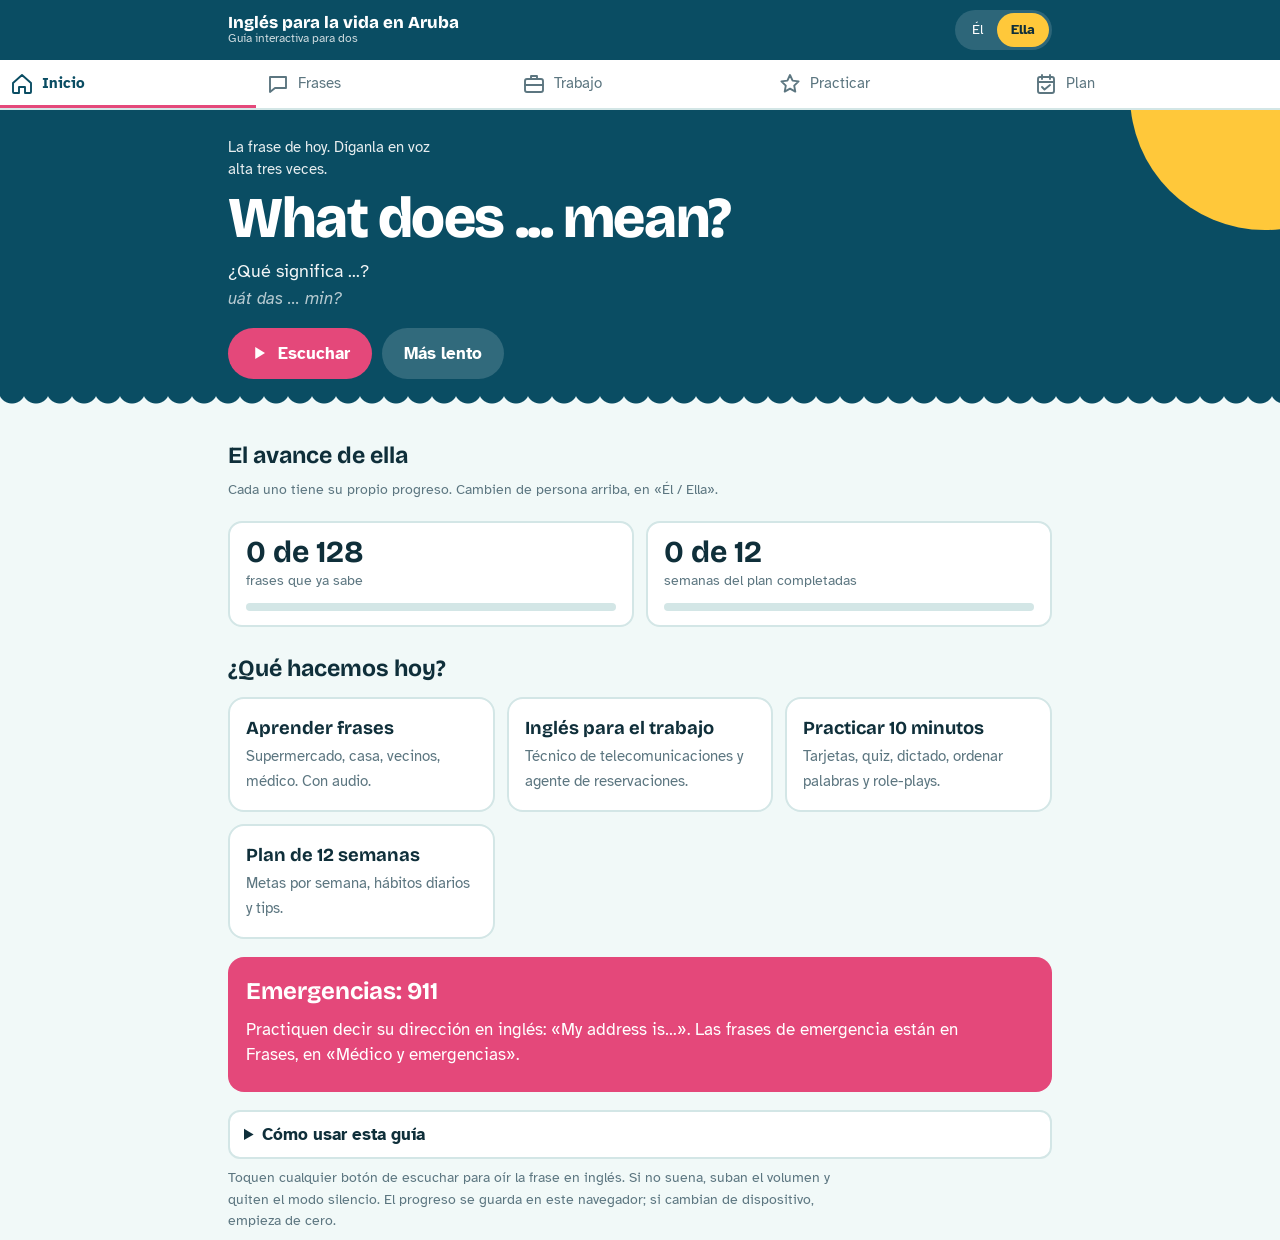
==== src/base.html @ 67375517 "Agregar el código fuente (src)" ====
<!DOCTYPE html>
<html lang="es">
<head>
<meta charset="utf-8">
<meta name="viewport" content="width=device-width, initial-scale=1">
<title>Inglés para la vida en Aruba</title>
<link rel="preconnect" href="https://fonts.googleapis.com">
<link href="https://fonts.googleapis.com/css2?family=Bricolage+Grotesque:opsz,wght@12..96,500;12..96,700;12..96,800&family=Atkinson+Hyperlegible:ital,wght@0,400;0,700;1,400&display=swap" rel="stylesheet">
<style>
:root{
  --foam:#F1F9F8; --paper:#FFFFFF; --ink:#0F2F3A; --soft:#5C7680; --line:#D3E6E6;
  --lagoon:#0B8A99; --deep:#0A4D63; --flamingo:#E4487A; --sun:#FFC83A; --aloe:#2F8F5B;
  --lagoon-t:#DDF2F3; --flamingo-t:#FCE4EC; --sun-t:#FFF3CF; --aloe-t:#DFF2E6;
  --display:"Bricolage Grotesque",system-ui,sans-serif; --body:"Atkinson Hyperlegible",system-ui,sans-serif;
}
*{box-sizing:border-box}
html{scroll-behavior:smooth}
body{margin:0;background:var(--foam);color:var(--ink);font-family:var(--body);font-size:17px;line-height:1.5;padding-bottom:84px}
button{font:inherit;color:inherit;cursor:pointer}
button:focus-visible,input:focus-visible,select:focus-visible,textarea:focus-visible,summary:focus-visible{outline:3px solid var(--flamingo);outline-offset:2px}
h1,h2,h3{font-family:var(--display);line-height:1.12;margin:0}
h1{font-size:clamp(1.9rem,6vw,2.9rem);font-weight:800;letter-spacing:-.02em}
h2{font-size:1.45rem;font-weight:700;margin:1.8rem 0 .7rem}
h3{font-size:1.1rem;font-weight:700;color:var(--deep);margin:1.5rem 0 .5rem}
p{margin:.5rem 0;max-width:68ch}
.wrap{max-width:860px;margin:0 auto;padding:0 18px}

/* top bar */
.top{position:sticky;top:0;z-index:20;background:var(--deep);color:#fff}
.top .wrap{display:flex;align-items:center;gap:12px;padding-top:10px;padding-bottom:10px}
.brand{font-family:var(--display);font-weight:800;font-size:1.05rem;flex:1;line-height:1.1}
.brand small{display:block;font-family:var(--body);font-weight:400;font-size:.78rem;opacity:.8}
.who{display:flex;background:rgba(255,255,255,.14);border-radius:999px;padding:3px}
.who button{border:0;background:none;color:#fff;padding:6px 14px;border-radius:999px;font-size:.9rem}
.who button[aria-pressed=true]{background:var(--sun);color:var(--ink);font-weight:700}

/* tabs */
.tabs{position:fixed;left:0;right:0;bottom:0;z-index:30;background:var(--paper);border-top:2px solid var(--line);display:flex;justify-content:center}
.tabs button{flex:1;max-width:150px;border:0;background:none;padding:9px 4px 11px;font-size:.78rem;color:var(--soft);display:flex;flex-direction:column;align-items:center;gap:2px}
.tabs svg{width:24px;height:24px;stroke:currentColor;fill:none;stroke-width:1.9;stroke-linecap:round;stroke-linejoin:round}
.tabs button[aria-current=page]{color:var(--deep);font-weight:700;box-shadow:inset 0 3px 0 var(--flamingo)}

/* hero */
.hero{background:var(--deep);color:#fff;position:relative;overflow:hidden;padding:26px 0 34px}
.hero::before{content:"";position:absolute;right:-120px;top:-150px;width:270px;height:270px;border-radius:50%;background:var(--sun)}
.hero::after{content:"";position:absolute;left:0;right:0;bottom:-1px;height:18px;background:
  radial-gradient(circle at 12px -6px,transparent 13px,var(--foam) 14px) 0 0/24px 18px repeat-x}
.hero .wrap{position:relative}
.hero .kicker{font-size:.95rem;opacity:.9;margin:0 0 8px;max-width:22ch}
.daily{font-family:var(--display);font-weight:800;font-size:clamp(2rem,8vw,3.6rem);line-height:1.02;letter-spacing:-.025em;margin:0 0 10px;max-width:14ch;text-wrap:balance}
.daily-es{font-size:1.1rem;margin:0;opacity:.95}
.daily-pr{font-style:italic;opacity:.7;margin:2px 0 16px}
.bigplay{display:inline-flex;align-items:center;gap:10px;border:0;background:var(--flamingo);color:#fff;font-weight:700;padding:13px 22px;border-radius:999px;font-size:1.05rem}
.bigplay.ghost{background:rgba(255,255,255,.16)}
.row{display:flex;gap:10px;flex-wrap:wrap}

/* generic pieces */
.btn{border:2px solid var(--deep);background:var(--paper);color:var(--deep);font-weight:700;padding:10px 18px;border-radius:999px}
.btn.fill{background:var(--deep);color:#fff}
.btn.pink{background:var(--flamingo);border-color:var(--flamingo);color:#fff}
.btn.small{padding:6px 12px;font-size:.88rem}
.btn:disabled{opacity:.4;cursor:default}
.stats{display:grid;grid-template-columns:repeat(auto-fit,minmax(150px,1fr));gap:12px;margin:20px 0}
.stat{background:var(--paper);border:2px solid var(--line);border-radius:14px;padding:14px 16px}
.stat b{font-family:var(--display);font-size:1.9rem;display:block;line-height:1}
.stat span{color:var(--soft);font-size:.9rem}
.meter{height:8px;border-radius:9px;background:var(--line);margin-top:10px;overflow:hidden}
.meter i{display:block;height:100%;background:var(--aloe);border-radius:9px}
.box{border-left:6px solid var(--lagoon);background:var(--lagoon-t);border-radius:4px 14px 14px 4px;padding:12px 16px;margin:14px 0}
.box.tip{border-color:var(--sun);background:var(--sun-t)}
.box.warn{border-color:var(--flamingo);background:var(--flamingo-t)}
.box strong.t{display:block;font-family:var(--display);margin-bottom:2px}
ul.bl{padding-left:1.2rem;margin:.5rem 0}
ul.bl li{margin:.35rem 0;max-width:68ch}

.chips{display:flex;gap:8px;overflow-x:auto;padding:14px 18px;margin:0 -18px;scrollbar-width:thin}
.chips button{white-space:nowrap;border:2px solid var(--line);background:var(--paper);border-radius:999px;padding:8px 15px;font-size:.93rem}
.chips button[aria-pressed=true]{background:var(--ink);border-color:var(--ink);color:#fff;font-weight:700}

/* phrase rows */
.phr{background:var(--paper);border:2px solid var(--line);border-radius:14px;margin:8px 0;display:grid;grid-template-columns:auto 1fr auto;gap:4px 12px;padding:11px 12px;align-items:start}
.phr.known{border-color:var(--aloe);background:var(--aloe-t)}
.play{width:44px;height:44px;border-radius:50%;border:0;background:var(--lagoon);color:#fff;display:grid;place-items:center;flex:none}
.play svg{width:18px;height:18px;fill:currentColor}
.play.speaking{background:var(--flamingo)}
.phr .en{font-weight:700;font-size:1.08rem}
.phr .pr{font-style:italic;color:var(--soft);font-size:.92rem}
.phr .es{font-size:.98rem}
.phr .side{display:flex;flex-direction:column;gap:6px;align-items:center}
.slow{border:0;background:none;font-size:.82rem;color:var(--lagoon);text-decoration:underline;padding:8px 4px}
.know{width:42px;height:42px;border-radius:10px;border:2px solid var(--line);background:var(--paper);display:grid;place-items:center;font-weight:700;color:transparent}
.known .know{background:var(--aloe);border-color:var(--aloe);color:#fff}
.vgrid{display:grid;grid-template-columns:repeat(auto-fill,minmax(210px,1fr));gap:8px;margin:8px 0}
.v{text-align:left;border:2px solid var(--line);background:var(--paper);border-radius:12px;padding:8px 12px;display:flex;flex-direction:column}
.v b{font-size:1rem}.v span{color:var(--soft);font-size:.9rem}
.v.speaking{border-color:var(--flamingo)}
.dlg{background:var(--paper);border:2px solid var(--deep);border-radius:16px;padding:14px;margin:16px 0}
.dlg h4{font-family:var(--display);margin:0 0 8px;font-size:1.05rem;display:flex;justify-content:space-between;align-items:center;gap:8px;flex-wrap:wrap}
.ln{display:grid;grid-template-columns:auto 1fr;gap:10px;padding:7px 0;border-top:1px dashed var(--line)}
.ln .play{width:36px;height:36px}
.ln .whoL{font-size:.8rem;color:var(--flamingo);font-weight:700}
.ln .es{color:var(--soft);font-size:.93rem}
.hide-es .ln .es{visibility:hidden}
table.t{width:100%;border-collapse:collapse;margin:10px 0;background:var(--paper);border-radius:12px;overflow:hidden}
table.t td{padding:10px 12px;border-bottom:1px solid var(--line);vertical-align:top}
table.t td:first-child{font-weight:700;width:30%}

/* practice */
.modes{display:grid;grid-template-columns:repeat(auto-fit,minmax(230px,1fr));gap:12px;margin:16px 0}
.mode{text-align:left;border:2px solid var(--line);background:var(--paper);border-radius:16px;padding:16px}
.mode b{font-family:var(--display);font-size:1.15rem;display:block}
.mode span{color:var(--soft);font-size:.93rem}
.mode:hover{border-color:var(--lagoon)}
.mode i{font-style:normal;display:inline-block;width:38px;height:38px;border-radius:11px;margin-bottom:8px;display:grid;place-items:center;font-weight:800;font-family:var(--display)}
.stage{background:var(--paper);border:2px solid var(--deep);border-radius:20px;padding:22px;margin:16px 0;text-align:center}
.stage .q{font-family:var(--display);font-size:clamp(1.4rem,5vw,2rem);font-weight:700;margin:10px 0 4px;text-wrap:balance}
.stage .sub{color:var(--soft);margin:0 0 14px}
.opts{display:grid;gap:9px;margin:14px 0;text-align:left}
.opt{border:2px solid var(--line);background:var(--foam);border-radius:12px;padding:12px 14px;text-align:left}
.opt.ok{border-color:var(--aloe);background:var(--aloe-t);font-weight:700}
.opt.bad{border-color:var(--flamingo);background:var(--flamingo-t)}
.words{display:flex;flex-wrap:wrap;gap:8px;justify-content:center;min-height:52px;padding:8px;border-radius:12px}
.words.ans{border:2px dashed var(--line);margin-bottom:10px}
.w{border:2px solid var(--deep);background:var(--paper);border-radius:10px;padding:7px 13px;font-weight:700}
.fb{font-weight:700;min-height:1.6em;margin:10px 0}
.fb.ok{color:var(--aloe)}.fb.bad{color:var(--flamingo)}
.card{perspective:1000px;margin:12px auto;max-width:460px}
.card button{width:100%;min-height:210px;border:2px solid var(--deep);border-radius:20px;background:var(--sun-t);padding:22px;font-size:1rem}
.card.flip button{background:var(--lagoon-t)}
.inp{font:inherit;border:2px solid var(--line);border-radius:10px;padding:9px 12px;background:#fff;color:var(--ink);max-width:100%}
.inp.ok{border-color:var(--aloe);background:var(--aloe-t)}
.inp.bad{border-color:var(--flamingo);background:var(--flamingo-t)}
.inp.s{width:6.5em;padding:4px 8px}
.ex{background:var(--paper);border:2px solid var(--line);border-radius:16px;padding:14px 16px;margin:14px 0}
.ex ol{padding-left:1.3rem;margin:.4rem 0}.ex li{margin:.6rem 0}
.ex .inp.w100{width:100%;margin-top:4px}
details{background:var(--paper);border:2px solid var(--line);border-radius:12px;padding:10px 14px;margin:8px 0}
summary{font-weight:700;cursor:pointer}
select.inp{padding-right:28px}
.bar{display:flex;gap:10px;align-items:center;flex-wrap:wrap;margin:12px 0}
.spell{font-family:var(--display);font-size:2.4rem;font-weight:800;letter-spacing:.08em}

/* plan */
.wk{display:grid;grid-template-columns:auto 1fr;gap:12px;background:var(--paper);border:2px solid var(--line);border-radius:14px;padding:12px 14px;margin:8px 0;align-items:start;cursor:pointer}
.wk.done{border-color:var(--aloe);background:var(--aloe-t)}
.wk input{width:24px;height:24px;accent-color:var(--aloe);margin-top:3px}
.wk b{font-family:var(--display)}
.wk small{display:block;color:var(--soft);font-size:.9rem}
.trk{width:100%;border-collapse:collapse;background:var(--paper);border-radius:12px;overflow:hidden}
.trk th,.trk td{padding:8px 4px;border-bottom:1px solid var(--line);text-align:center;font-size:.92rem}
.trk td:first-child,.trk th:first-child{text-align:left;padding-left:12px}
.trk input{width:22px;height:22px;accent-color:var(--lagoon)}
.sos{background:var(--flamingo);color:#fff;border-radius:16px;padding:16px 18px;margin:18px 0}
.sos b{font-family:var(--display);font-size:1.5rem}
.note{color:var(--soft);font-size:.9rem}
@media (min-width:760px){
  body{padding-bottom:0;padding-top:0}
  .tabs{position:sticky;top:0;bottom:auto;border-top:0;border-bottom:2px solid var(--line);order:-1}
  .tabs button{flex-direction:row;gap:8px;font-size:.95rem;padding:12px 10px;max-width:none}
  .tabs button[aria-current=page]{box-shadow:inset 0 -3px 0 var(--flamingo)}
  .top{position:static}
}
@media (prefers-reduced-motion:reduce){html{scroll-behavior:auto}}
.tabs{padding-bottom:env(safe-area-inset-bottom,0)}
button,summary,label{-webkit-tap-highlight-color:transparent;touch-action:manipulation}
html{-webkit-text-size-adjust:100%}
</style>
</head>
<body>
<header class="top"><div class="wrap">
  <div class="brand">Inglés para la vida en Aruba<small>Guía interactiva para dos</small></div>
  <div class="who" role="group" aria-label="¿Quién estudia ahora?">
    <button data-who="el">Él</button><button data-who="ella">Ella</button>
  </div>
</div></header>
<nav class="tabs" aria-label="Secciones">
  <button data-tab="inicio"><svg viewBox="0 0 24 24"><path d="M3 11l9-8 9 8v9a1 1 0 0 1-1 1h-5v-6H9v6H4a1 1 0 0 1-1-1z"/></svg>Inicio</button>
  <button data-tab="frases"><svg viewBox="0 0 24 24"><path d="M4 5h16v11H9l-5 4z"/></svg>Frases</button>
  <button data-tab="trabajo"><svg viewBox="0 0 24 24"><rect x="3" y="7" width="18" height="13" rx="2"/><path d="M9 7V4h6v3M3 13h18"/></svg>Trabajo</button>
  <button data-tab="practicar"><svg viewBox="0 0 24 24"><path d="M12 3l2.6 5.6 6 .8-4.4 4.2 1.1 6-5.3-3-5.3 3 1.1-6L3.4 9.4l6-.8z"/></svg>Practicar</button>
  <button data-tab="plan"><svg viewBox="0 0 24 24"><rect x="4" y="5" width="16" height="16" rx="2"/><path d="M8 3v4M16 3v4M4 10h16M8 15l2.5 2.5L16 13"/></svg>Plan</button>
</nav>
<main id="view"></main>

<script id="data" type="application/json">{"rec": [{"t": "h1", "title": "Bienvenidos", "sub": "Cómo usar esta guía (léanla juntos primero)"}, {"t": "p", "text": "Esta guía está hecha para dos personas que acaban de llegar a Aruba y necesitan comunicarse en inglés <b>desde ya<\/b>: en el supermercado, con los vecinos, en el banco y, sobre todo, en el trabajo. No es un libro de gramática: es una caja de herramientas para hablar."}, {"t": "p", "text": "En Aruba los idiomas oficiales son el papiamento y el neerlandés, pero el inglés y el español se usan muchísimo, sobre todo en turismo, servicio al cliente y comercio. Eso es una ventaja: van a escuchar inglés todos los días y mucha gente tendrá paciencia con ustedes."}, {"t": "h2", "title": "Cómo está organizada"}, {"t": "bullets", "items": ["<b>Parte 1 – Tips para aprender rápido:<\/b> hábitos que funcionan para adultos ocupados.", "<b>Parte 2 – Pronunciación:<\/b> los errores típicos de los hispanohablantes y cómo corregirlos.", "<b>Parte 3 – Gramática mínima:<\/b> solo lo necesario para armar frases.", "<b>Parte 4 – Situaciones del día a día:<\/b> supermercado, casa, vecinos, banco, médico, transporte, restaurante y emergencias.", "<b>Parte 5 – Inglés para el trabajo:<\/b> una sección para el técnico de telecomunicaciones y otra para la agente de reservaciones.", "<b>Parte 6 – Ejercicios y juegos en pareja<\/b>, con respuestas al final.", "<b>Parte 7 – Plan de 12 semanas<\/b> y hoja de seguimiento."]}, {"t": "h2", "title": "Cómo leer la columna «Cómo suena»"}, {"t": "p", "text": "Para ayudarles al principio, muchas frases traen una pronunciación aproximada escrita «a la española». Es una muleta, no una regla: no es exacta. Úsenla para arrancar y luego escuchen el audio real (Google Translate, un diccionario en línea o YouTube) y repitan imitando."}, {"t": "box", "kind": "tip", "title": "★ Antes de empezar", "items": ["Lean esta guía con un lápiz en la mano. Marquen las frases que usan cada semana y tachen las que ya dicen sin pensar. Ver el progreso motiva muchísimo."]}, {"t": "h1", "title": "Parte 1 · Tips para aprender más rápido", "sub": "Hábitos pequeños, todos los días, valen más que horas sueltas el fin de semana"}, {"t": "box", "kind": "warn", "title": "♥ La ventaja de aprender en pareja", "items": ["Ustedes tienen algo que los estudiantes solos no tienen: un compañero de práctica en casa. Úsenlo. Corríjanse con cariño, hagan los role-plays de esta guía y compitan sanamente (¿quién aprende más palabras esta semana?)."]}, {"t": "h1", "title": "Parte 2 · Pronunciación para hispanohablantes", "sub": "Los 8 errores más comunes y cómo arreglarlos"}, {"t": "h2", "title": "El alfabeto en inglés (¡vital para deletrear nombres!)"}, {"t": "p", "text": "En el trabajo de reservaciones y en el técnico van a deletrear nombres, correos y números de serie todo el tiempo. Aprendan el alfabeto y el código fonético internacional:"}, {"t": "vocab", "rows": [["A – ei", "Alpha"], ["B – bi", "Bravo"], ["C – si", "Charlie"], ["D – di", "Delta"], ["E – i", "Echo"], ["F – ef", "Foxtrot"], ["G – dyi", "Golf"], ["H – eich", "Hotel"], ["I – ai", "India"], ["J – dyei", "Juliet"], ["K – kei", "Kilo"], ["L – el", "Lima"], ["M – em", "Mike"], ["N – en", "November"], ["O – ou", "Oscar"], ["P – pi", "Papa"], ["Q – kiu", "Quebec"], ["R – ar", "Romeo"], ["S – es", "Sierra"], ["T – ti", "Tango"], ["U – iu", "Uniform"], ["V – vi", "Victor"], ["W – dábel-iu", "Whiskey"], ["X – ex", "X-ray"], ["Y – uái", "Yankee"], ["Z – zi / zed", "Zulu"]]}, {"t": "box", "kind": "tip", "title": "★ Cuidado", "items": ["Las letras que más confunden: <b>E<\/b> («i») vs. <b>I<\/b> («ai»); <b>G<\/b> («dyi») vs. <b>J<\/b> («dyei»); <b>A<\/b> («ei») vs. <b>E<\/b> («i»). Al deletrear un correo: <b>@<\/b> = «at», <b>.<\/b> = «dot», <b>_<\/b> = «underscore», <b>-<\/b> = «dash»."]}, {"t": "h1", "title": "Parte 3 · Gramática mínima para sobrevivir", "sub": "Con estas 6 estructuras pueden decir casi todo"}, {"t": "h3", "title": "1. Verbo TO BE (ser / estar)"}, {"t": "phrases", "rows": [["I <b>am<\/b> from Venezuela. / I'm tired.", "ái am from... / áim táierd", "Soy de Venezuela. / Estoy cansado(a)."], ["He <b>is<\/b> a technician. / She's at work.", "ji is a teknishan", "Él es técnico. / Ella está en el trabajo."], ["We <b>are<\/b> new in Aruba.", "uí ar niú in arúba", "Somos nuevos en Aruba."], ["<b>Is<\/b> it open? / <b>Are<\/b> you busy?", "is it óupen?", "¿Está abierto? / ¿Estás ocupado?"]]}, {"t": "h3", "title": "2. Presente simple (rutinas)"}, {"t": "p", "text": "Igual para todos, pero con <b>he/she/it<\/b> se agrega <b>-s<\/b>: <i>I work / he work<b>s<\/b><\/i>. Negativo: <i>I <b>don't<\/b> work / she <b>doesn't<\/b> work<\/i>. Pregunta: <i><b>Do<\/b> you work here? <b>Does<\/b> he speak Spanish?<\/i>"}, {"t": "h3", "title": "3. Presente continuo (lo que pasa ahora)"}, {"t": "p", "text": "<b>am/is/are + verbo-ing<\/b>: <i>I'm cooking. He's installing the modem. We're looking for an apartment.<\/i>"}, {"t": "h3", "title": "4. Pasado simple"}, {"t": "p", "text": "Regular: verbo + <b>-ed<\/b> (<i>worked, called, booked<\/i>). Irregulares importantes: <i>go → went, have → had, buy → bought, pay → paid, get → got, see → saw, do → did, make → made, say → said, come → came<\/i>. Pregunta y negativo con <b>did<\/b>: <i>Did you call? I didn't see it.<\/i>"}, {"t": "h3", "title": "5. Futuro"}, {"t": "p", "text": "<b>going to<\/b> para planes: <i>We're going to visit the beach on Sunday.<\/i> <b>will<\/b> para decisiones y promesas en el momento: <i>I'll check that for you. I'll call you back.<\/i> (¡Muy útil en el trabajo!)"}, {"t": "h3", "title": "6. Pedir con cortesía: can / could / would"}, {"t": "phrases", "rows": [["<b>Can<\/b> I pay with card?", "kan ái péi uiz kard?", "¿Puedo pagar con tarjeta?"], ["<b>Could<\/b> you repeat that, please?", "kud iú ripít dat, plis?", "¿Podría repetir eso, por favor?"], ["<b>Would<\/b> you like a receipt?", "uud iú láik a risít?", "¿Le gustaría un recibo?"], ["I <b>would like<\/b> / I'd like a coffee.", "áid láik a cófi", "Quisiera un café."]]}, {"t": "box", "kind": "tip", "title": "★ Las palabras «W»", "items": ["Las preguntas con palabra interrogativa: <b>What<\/b> (qué), <b>Where<\/b> (dónde), <b>When<\/b> (cuándo), <b>Who<\/b> (quién), <b>Why<\/b> (por qué), <b>How<\/b> (cómo), <b>How much<\/b> (cuánto cuesta), <b>How many<\/b> (cuántos), <b>What time<\/b> (a qué hora), <b>Which<\/b> (cuál)."]}, {"t": "h1", "title": "Parte 4 · Situaciones del día a día", "sub": "Empiecen por aquí: las frases que más van a usar"}, {"t": "h2", "title": "Frases de supervivencia (memorícenlas esta semana)"}, {"t": "phrases", "rows": [["Hello! / Good morning / Good afternoon", "jelóu / gud mórning / gud áfternun", "¡Hola! / Buenos días / Buenas tardes"], ["How are you? — Fine, thanks. And you?", "jáu ar iú? — fáin, zenks. end iú?", "¿Cómo está? — Bien, gracias. ¿Y usted?"], ["Sorry, I don't understand.", "sóri, ái dóunt anderstánd", "Disculpe, no entiendo."], ["Can you speak slowly, please?", "kan iú spik slóuli, plis?", "¿Puede hablar despacio, por favor?"], ["Can you repeat that, please?", "kan iú ripít dat, plis?", "¿Puede repetir, por favor?"], ["How do you say ... in English?", "jáu du iú séi ... in ínglish?", "¿Cómo se dice ... en inglés?"], ["What does ... mean?", "uát das ... min?", "¿Qué significa ...?"], ["Do you speak Spanish?", "du iú spik spánish?", "¿Habla español?"], ["My English is not very good, I'm learning.", "mái ínglish is not véri gud, áim lérning", "Mi inglés no es muy bueno, estoy aprendiendo."], ["Can you write it down, please?", "kan iú ráit it dáun, plis?", "¿Me lo puede escribir, por favor?"], ["Excuse me, where is ...?", "ekskiús mi, uér is...?", "Disculpe, ¿dónde está...?"], ["Thank you very much! / You're welcome.", "zenk iú véri mach / iór uélcam", "¡Muchas gracias! / De nada."], ["No problem. / Of course.", "nou próblem / of cors", "No hay problema. / Claro."], ["Have a nice day! — You too!", "jav a náis déi — iú tu", "¡Que tenga buen día! — ¡Igualmente!"]]}, {"t": "box", "kind": "tip", "title": "★ Bonus local", "items": ["En Aruba también escucharán papiamento. Unas palabras para quedar bien: <b>Bon dia<\/b> (buenos días), <b>Bon tardi<\/b> (buenas tardes), <b>Danki<\/b> (gracias), <b>Con ta bai?<\/b> (¿cómo estás?), <b>Mi ta bon<\/b> (estoy bien). Los arubianos aprecian mucho el esfuerzo."]}, {"t": "h1", "title": "En el supermercado", "sub": "At the supermarket / grocery store"}, {"t": "h3", "title": "Vocabulario"}, {"t": "vocab", "rows": [["cart / basket", "carrito / cesta"], ["aisle", "pasillo"], ["checkout / cashier", "caja / cajero(a)"], ["receipt", "recibo"], ["bag (plastic / paper)", "bolsa"], ["price / on sale", "precio / en oferta"], ["cash / card", "efectivo / tarjeta"], ["change", "vuelto / cambio"], ["produce", "frutas y verduras"], ["dairy", "lácteos"], ["meat / chicken / fish", "carne / pollo / pescado"], ["bakery", "panadería"], ["frozen food", "congelados"], ["cleaning products", "productos de limpieza"], ["a pound / a kilo", "una libra / un kilo"], ["a dozen eggs", "una docena de huevos"], ["a loaf of bread", "un pan (de molde)"], ["a bottle of water", "una botella de agua"], ["a can of beans", "una lata de frijoles"], ["expiration date", "fecha de vencimiento"]]}, {"t": "h3", "title": "Frases útiles"}, {"t": "phrases", "rows": [["Excuse me, where can I find the rice?", "ekskiús mi, uér kan ái fáind de ráis?", "Disculpe, ¿dónde encuentro el arroz?"], ["Is it in aisle 5?", "is it in áil fáiv?", "¿Está en el pasillo 5?"], ["How much is this?", "jáu mach is dis?", "¿Cuánto cuesta esto?"], ["Do you have ... ?", "du iú jav...?", "¿Tienen ...?"], ["Can I get half a pound of ham, please?", "kan ái guet jaf a páund of jam, plis?", "¿Me da media libra de jamón?"], ["Sliced, please. / Thin, please.", "sláist, plis / zin, plis", "En rebanadas / Delgado, por favor."], ["Can I pay with card?", "kan ái péi uiz kard?", "¿Puedo pagar con tarjeta?"], ["Do you accept US dollars?", "du iú aksépt iú-es dólars?", "¿Aceptan dólares?"], ["I don't need a bag, thanks.", "ái dóunt nid a bag, zenks", "No necesito bolsa, gracias."], ["Can I have the receipt?", "kan ái jav de risít?", "¿Me da el recibo?"]]}, {"t": "dialog", "title": "en la caja", "lines": [["Cashier", "Hi! Did you find everything okay?", "¡Hola! ¿Encontró todo bien?"], ["You", "Yes, thank you. Do you accept credit cards?", "Sí, gracias. ¿Aceptan tarjetas de crédito?"], ["Cashier", "Yes, we do. Do you need a bag?", "Sí. ¿Necesita bolsa?"], ["You", "Yes, two bags, please.", "Sí, dos bolsas, por favor."], ["Cashier", "Your total is 85 florins. Insert or tap your card.", "Su total es 85 florines. Inserte o acerque su tarjeta."], ["You", "Thank you! Have a nice day.", "¡Gracias! Que tenga buen día."]]}, {"t": "box", "kind": "tip", "title": "★ Ejercicio de la vida real", "items": ["Antes de ir al súper, escriban la lista de compras <b>en inglés<\/b>. Es el ejercicio más fácil y útil de toda la semana. En Aruba la moneda es el florín arubeño (AWG), y en muchos lugares también aceptan dólares: pregunten siempre en qué moneda les dan el vuelto (<i>«Is the change in florins or dollars?»<\/i>)."]}, {"t": "h1", "title": "En la casa", "sub": "At home: rutina, cocina, mantenimiento y conversación en pareja"}, {"t": "h3", "title": "Partes de la casa y objetos (¡para etiquetar!)"}, {"t": "vocab", "rows": [["living room", "sala"], ["bedroom", "dormitorio"], ["bathroom", "baño"], ["kitchen", "cocina"], ["fridge", "nevera"], ["stove / oven", "estufa / horno"], ["microwave", "microondas"], ["sink", "fregadero / lavamanos"], ["washing machine", "lavadora"], ["dryer", "secadora"], ["air conditioner (AC)", "aire acondicionado"], ["fan", "ventilador"], ["light switch", "interruptor"], ["outlet", "enchufe (pared)"], ["faucet / tap", "grifo / llave"], ["trash can", "bote de basura"], ["closet", "clóset"], ["key / lock", "llave / cerradura"], ["broom / mop", "escoba / trapeador"], ["dishes", "platos"]]}, {"t": "h3", "title": "Rutina diaria — para practicar juntos"}, {"t": "phrases", "rows": [["I wake up at 6. / I take a shower.", "ái uéik ap at six / ái téik a sháuer", "Me despierto a las 6. / Me ducho."], ["What do you want for breakfast?", "uát du iú uánt for brékfast?", "¿Qué quieres desayunar?"], ["I'm going to work. See you later!", "áim góing tu uork. si iú léiter", "Me voy al trabajo. ¡Nos vemos!"], ["How was your day?", "jáu uas iór déi?", "¿Cómo te fue hoy?"], ["It was good / busy / long / stressful.", "it uas gud / bísi / long / strésful", "Fue bueno / ocupado / largo / estresante."], ["Can you help me with the dishes?", "kan iú jelp mi uiz de díshis?", "¿Me ayudas con los platos?"], ["Let's cook dinner together.", "lets kuk díner tuguéder", "Cocinemos la cena juntos."], ["We need to buy milk and eggs.", "uí nid tu bái milk end egs", "Tenemos que comprar leche y huevos."], ["Don't forget to pay the electricity bill.", "dóunt forguét tu péi de electrísiti bil", "No olvides pagar la luz."], ["Turn on / turn off the AC, please.", "tern on / tern of de ei-si", "Prende / apaga el aire, por favor."], ["I'm tired. Let's go to bed.", "áim táierd. lets gou tu bed", "Estoy cansado(a). Vamos a dormir."]]}, {"t": "h3", "title": "Con el casero o un técnico en casa"}, {"t": "phrases", "rows": [["The AC is not working.", "de ei-si is not uórking", "El aire no funciona."], ["There is a leak in the bathroom.", "der is a lik in de bázrum", "Hay una fuga en el baño."], ["When can you come to fix it?", "uén kan iú kam tu fix it?", "¿Cuándo puede venir a arreglarlo?"], ["The rent is due on the first of the month.", "de rent is du on de ferst of de manz", "La renta se paga el primero de cada mes."]]}, {"t": "box", "kind": "tip", "title": "★ Juego de la cena: «Three things»", "items": ["Cada noche, durante la cena, cada uno cuenta en inglés <b>tres cosas<\/b> que hizo en el día, usando el pasado: <i>«Today I worked a lot. I talked to a customer. I bought bread.»<\/i> El otro hace una pregunta: <i>«Who did you talk to?»<\/i>"]}, {"t": "h1", "title": "Vecinos, compañeros y «small talk»", "sub": "Conversación corta y amable: la clave para hacer amigos"}, {"t": "phrases", "rows": [["Hi, I'm María. We just moved in next door.", "jái, áim maría. uí yast muvd in next dor", "Hola, soy María. Nos acabamos de mudar al lado."], ["Nice to meet you!", "náis tu mit iú", "¡Mucho gusto!"], ["Where are you from? — I'm from ...", "uér ar iú from? — áim from...", "¿De dónde eres? — Soy de ..."], ["How long have you lived in Aruba?", "jáu long jav iú livd in arúba?", "¿Cuánto tiempo llevas viviendo en Aruba?"], ["We've been here for two months.", "uív bin jíer for tu manz", "Llevamos dos meses aquí."], ["What do you do? — I work in telecommunications.", "uát du iú du? — ái uork in télecomiunikéishons", "¿A qué te dedicas? — Trabajo en telecomunicaciones."], ["I'm a reservations agent.", "áim a reservéishons éiyent", "Soy agente de reservaciones."], ["It's so hot today! / What a beautiful day!", "its sou jot tudéi / uát a biútiful déi", "¡Qué calor hace hoy! / ¡Qué día tan bonito!"], ["Can you recommend a good restaurant / beach?", "kan iú rekoménd a gud réstorant / bich?", "¿Me recomiendas un buen restaurante / playa?"], ["What do you like to do on weekends?", "uát du iú láik tu du on uíkends?", "¿Qué te gusta hacer los fines de semana?"], ["Let me know if you need anything.", "let mi nóu if iú nid énizing", "Avísame si necesitas algo."]]}, {"t": "h2", "title": "Banco, gobierno y trámites"}, {"t": "phrases", "rows": [["I'd like to open a bank account.", "áid láik tu óupen a bank akáunt", "Quisiera abrir una cuenta bancaria."], ["What documents do I need?", "uát dókiuments du ái nid?", "¿Qué documentos necesito?"], ["Here is my passport and my work permit.", "jíer is mái pásport end mái uork pérmit", "Aquí está mi pasaporte y mi permiso de trabajo."], ["I have an appointment at 10.", "ái jav an apóintment at ten", "Tengo una cita a las 10."], ["Where do I sign? / Do I fill out this form?", "uér du ái sáin? / du ái fil áut dis form?", "¿Dónde firmo? / ¿Lleno este formulario?"], ["How long does it take?", "jáu long das it téik?", "¿Cuánto tiempo tarda?"], ["Can I take a number?", "kan ái téik a námber?", "¿Puedo sacar un número / turno?"]]}, {"t": "h1", "title": "Médico y farmacia", "sub": "At the doctor / pharmacy"}, {"t": "vocab", "rows": [["headache", "dolor de cabeza"], ["stomachache", "dolor de estómago"], ["sore throat", "dolor de garganta"], ["fever", "fiebre"], ["cough", "tos"], ["cold / flu", "resfriado / gripe"], ["allergy", "alergia"], ["prescription", "receta médica"], ["pill / tablet", "pastilla"], ["insurance", "seguro"], ["appointment", "cita"], ["blood test", "examen de sangre"]]}, {"t": "phrases", "rows": [["I need to see a doctor.", "ái nid tu si a dóctor", "Necesito ver a un médico."], ["I'd like to make an appointment.", "áid láik tu méik an apóintment", "Quisiera hacer una cita."], ["I have a headache and a fever.", "ái jav a jédeik end a fíver", "Tengo dolor de cabeza y fiebre."], ["It hurts here.", "it jerts jíer", "Me duele aquí."], ["Since yesterday / for three days.", "sins iésterdei / for zri déis", "Desde ayer / desde hace tres días."], ["I'm allergic to penicillin.", "áim alérgic tu penisílin", "Soy alérgico(a) a la penicilina."], ["How many times a day?", "jáu méni táims a déi?", "¿Cuántas veces al día?"], ["Do I need a prescription for this?", "du ái nid a prescrípshon for dis?", "¿Necesito receta para esto?"], ["Here is my insurance card.", "jíer is mái inshúrans kard", "Aquí está mi tarjeta del seguro."]]}, {"t": "h2", "title": "Transporte, restaurante y emergencias"}, {"t": "phrases", "rows": [["Does this bus go to Oranjestad?", "das dis bas gou tu oranyestad?", "¿Este bus va a Oranjestad?"], ["How much is the fare?", "jáu mach is de fer?", "¿Cuánto es el pasaje?"], ["Please take me to this address.", "plis téik mi tu dis adrés", "Por favor lléveme a esta dirección."], ["A table for two, please.", "a téibol for tu, plis", "Una mesa para dos, por favor."], ["Can we see the menu? / The check, please.", "kan uí si de méniu? / de chek, plis", "¿Nos trae el menú? / La cuenta, por favor."], ["Is the tip included?", "is de tip inclúded?", "¿La propina está incluida?"], ["<b>Help!<\/b> / Call an ambulance!", "jelp / col an ámbiulans", "¡Ayuda! / ¡Llame una ambulancia!"], ["There's been an accident.", "ders bin an áksident", "Hubo un accidente."], ["My address is ...", "mái adrés is...", "Mi dirección es ..."]]}, {"t": "box", "kind": "warn", "title": "⚠ Importante", "items": ["En Aruba el número de emergencias es el <b>911<\/b>. Practiquen juntos, en voz alta, cómo decir su dirección completa en inglés y cómo describir la emergencia en una frase: <i>«My husband fell and he is hurt. We are at [address].»<\/i> Escríbanla y péguenla en la nevera."]}, {"t": "h1", "title": "Parte 5 · Inglés para el trabajo", "sub": "A. Técnico de telecomunicaciones (para él)"}, {"t": "p", "text": "Buenas noticias: gran parte del vocabulario técnico ya está en inglés (router, modem, Wi-Fi, fiber, switch). El reto es la conversación con clientes, supervisores y compañeros. Aquí está lo esencial."}, {"t": "h3", "title": "Vocabulario técnico"}, {"t": "vocab", "rows": [["fiber optic cable", "cable de fibra óptica"], ["splice / splicing", "empalme / empalmar"], ["connector", "conector"], ["router / modem", "router / módem"], ["ONT (optical network terminal)", "terminal óptica (ONT)"], ["signal / signal strength", "señal / potencia de señal"], ["outage", "caída del servicio"], ["installation / setup", "instalación / configuración"], ["troubleshooting", "diagnóstico de fallas"], ["work order / ticket", "orden de trabajo / ticket"], ["cabinet / box", "gabinete / caja"], ["pole / ladder", "poste / escalera"], ["wall jack / outlet", "toma de pared"], ["drill", "taladro"], ["cable tester / power meter", "probador / medidor de potencia"], ["bandwidth / speed", "ancho de banda / velocidad"], ["password / network name", "contraseña / nombre de red"], ["reboot / reset", "reiniciar / restablecer"], ["damaged / broken / loose", "dañado / roto / flojo"], ["safety gear / harness", "equipo de seguridad / arnés"], ["helmet / gloves", "casco / guantes"], ["the field / on site", "en campo / en sitio"], ["customer premises", "domicilio del cliente"], ["downtime", "tiempo sin servicio"]]}, {"t": "h3", "title": "Con el cliente (llegar, explicar, terminar)"}, {"t": "phrases", "rows": [["Good morning, I'm the technician from [company].", "gud mórning, áim de teknishan from...", "Buenos días, soy el técnico de [empresa]."], ["I'm here to install your internet service.", "áim jíer tu instól iór ínternet sérvis", "Vengo a instalar su servicio de internet."], ["I'm here to check the problem with your connection.", "áim jíer tu chek de próblem uiz iór konékshon", "Vengo a revisar el problema con su conexión."], ["Can you show me where the modem is?", "kan iú shou mi uér de móudem is?", "¿Me muestra dónde está el módem?"], ["What is the problem exactly?", "uát is de próblem eksáktli?", "¿Cuál es el problema exactamente?"], ["When did the problem start?", "uén did de próblem start?", "¿Cuándo empezó el problema?"], ["I need to drill a small hole here. Is that okay?", "ái nid tu dril a smol jóul jíer. is dat okéi?", "Necesito hacer un hoyito aquí. ¿Está bien?"], ["It will take about one hour.", "it uil téik abáut uan áuer", "Tardará más o menos una hora."], ["The cable was damaged. I replaced it.", "de kéibol uas dámeyd. ái ripléist it", "El cable estaba dañado. Lo cambié."], ["Everything is working now.", "évrizing is uórking náu", "Ya todo funciona."], ["This is your Wi-Fi name and password.", "dis is iór uái-fai néim end pásuord", "Este es su nombre de Wi-Fi y contraseña."], ["If you have any problem, please call customer service.", "if iú jav éni próblem, plis col cástomer sérvis", "Si tiene algún problema, llame a servicio al cliente."], ["Can you sign here, please?", "kan iú sáin jíer, plis?", "¿Puede firmar aquí, por favor?"]]}, {"t": "h3", "title": "Con el supervisor y los compañeros"}, {"t": "phrases", "rows": [["I finished the job at [address].", "ái fínisht de yob at...", "Terminé el trabajo en [dirección]."], ["I need more cable / another connector.", "ái nid mor kéibol / anóder konéktor", "Necesito más cable / otro conector."], ["The customer wasn't home.", "de cástomer uásent jóum", "El cliente no estaba en casa."], ["There's no signal at the box.", "ders nou sígnal at de box", "No hay señal en la caja."], ["I think the problem is in the main line.", "ái zink de próblem is in de méin láin", "Creo que el problema está en la línea principal."], ["I'm on my way. / I'm running late.", "áim on mái uéi / áim rániŋ léit", "Voy en camino. / Voy con retraso."], ["Can you help me with this? / Can you show me how?", "kan iú jelp mi uiz dis? / ... shou mi jáu?", "¿Me ayudas con esto? / ¿Me enseñas cómo?"], ["Sorry, can you say that again more slowly?", "sóri, kan iú séi dat aguén mor slóuli?", "Perdón, ¿lo repites más despacio?"], ["Be careful! / Watch out!", "bi kérful / uách áut", "¡Ten cuidado! / ¡Cuidado!"]]}, {"t": "dialog", "title": "una visita técnica", "lines": [["Customer", "Hi! The internet has been down since yesterday.", "¡Hola! El internet no funciona desde ayer."], ["Tech", "Good morning. I'm sorry about that. Can I see the modem, please?", "Buenos días. Lo siento. ¿Puedo ver el módem?"], ["Customer", "Sure, it's in the living room.", "Claro, está en la sala."], ["Tech", "The red light is on. I'm going to check the cable outside.", "La luz roja está prendida. Voy a revisar el cable afuera."], ["Tech", "The connector was loose. I fixed it. Can you check your phone now?", "El conector estaba flojo. Lo arreglé. ¿Puede revisar su teléfono ahora?"], ["Customer", "Yes! It's working. Thank you so much!", "¡Sí! Ya funciona. ¡Muchas gracias!"], ["Tech", "You're welcome. Please sign here. Have a nice day!", "De nada. Por favor firme aquí. ¡Que tenga buen día!"]]}, {"t": "box", "kind": "tip", "title": "★ Tip para el técnico", "items": ["Prepara una «tarjeta de bolsillo» (o nota en el celular) con tus 10 frases de cliente más usadas. Léela en el carro antes de cada visita. En un mes las dirás de memoria. También practica decir números de teléfono, direcciones y números de serie en voz alta: es lo que más se usa en campo."]}, {"t": "h1", "title": "Inglés para el trabajo", "sub": "B. Agente de reservaciones (para ella)"}, {"t": "p", "text": "Las reservaciones siguen un guion bastante repetitivo. Esa es una gran ventaja: si dominas el guion, dominas el 80% de tus llamadas. Aquí hay frases útiles para hotel, aerolínea, tours o alquiler de autos; adapta las que correspondan a tu empresa."}, {"t": "h3", "title": "Vocabulario"}, {"t": "vocab", "rows": [["booking / reservation", "reserva"], ["availability", "disponibilidad"], ["to book", "reservar"], ["confirmation number", "número de confirmación"], ["check-in / check-out", "entrada / salida"], ["arrival / departure", "llegada / salida"], ["rate / price per night", "tarifa / precio por noche"], ["deposit", "depósito"], ["cancellation policy", "política de cancelación"], ["refund", "reembolso"], ["fully booked / sold out", "lleno / agotado"], ["single / double room", "habitación sencilla / doble"], ["ocean view", "vista al mar"], ["guest", "huésped"], ["adults / children", "adultos / niños"], ["flight number", "número de vuelo"], ["round trip / one way", "ida y vuelta / solo ida"], ["upgrade", "mejora de categoría"], ["special request", "solicitud especial"], ["taxes and fees", "impuestos y cargos"], ["to hold / on hold", "esperar / en espera"], ["to transfer a call", "transferir una llamada"]]}, {"t": "h3", "title": "El guion de una llamada"}, {"t": "phrases", "rows": [["Thank you for calling [company], this is [name]. How may I help you?", "zenk iú for cóling..., dis is... jáu mei ái jelp iú?", "Gracias por llamar a [empresa], habla [nombre]. ¿En qué puedo ayudarle?"], ["I'd be happy to help you with that.", "áid bi jápi tu jelp iú uiz dat", "Con gusto le ayudo con eso."], ["May I have your full name, please?", "méi ái jav iór ful néim, plis?", "¿Me da su nombre completo, por favor?"], ["Could you spell that for me, please?", "kud iú spel dat for mi, plis?", "¿Me lo podría deletrear?"], ["What dates are you looking for?", "uát déits ar iú lúking for?", "¿Qué fechas busca?"], ["How many guests will be staying?", "jáu méni guests uil bi stéiing?", "¿Cuántos huéspedes se hospedarán?"], ["Let me check the availability for you.", "let mi chek de aveilabíliti for iú", "Permítame revisar la disponibilidad."], ["Could you hold for a moment, please?", "kud iú jóuld for a móument, plis?", "¿Puede esperar un momento, por favor?"], ["Thank you for holding.", "zenk iú for jóulding", "Gracias por esperar."], ["We have a double room available for those dates.", "uí jav a dábel rum avéilabol for dóus déits", "Tenemos una habitación doble disponible para esas fechas."], ["The rate is 180 dollars per night, plus taxes.", "de réit is uán-éiti dólars per náit, plas táxes", "La tarifa es 180 dólares por noche, más impuestos."], ["Would you like me to book it for you?", "uud iú láik mi tu buk it for iú?", "¿Desea que se la reserve?"], ["Your confirmation number is ...", "iór konferméishon námber is...", "Su número de confirmación es ..."], ["You will receive a confirmation email shortly.", "iú uil risív a konferméishon ímeil shórtli", "Recibirá un correo de confirmación en breve."], ["Is there anything else I can help you with?", "is der énizing els ái kan jelp iú uiz?", "¿Hay algo más en que pueda ayudarle?"], ["Thank you for choosing us. Have a great day!", "zenk iú for chúsing as. jav a gréit déi", "Gracias por elegirnos. ¡Que tenga un gran día!"]]}, {"t": "h3", "title": "Cuando no entiendes o hay un problema"}, {"t": "phrases", "rows": [["I'm sorry, the line is not clear. Could you repeat that?", "áim sóri, de láin is not clíer...", "Disculpe, la línea no está clara. ¿Puede repetir?"], ["Just to confirm, that's March 15th to the 20th?", "yast tu konférm, dats march fiftínz tu de tuéntiez?", "Para confirmar, ¿del 15 al 20 de marzo?"], ["I apologize for the inconvenience.", "ái apóloyais for de inconvíniens", "Le pido disculpas por el inconveniente."], ["Unfortunately, we are fully booked on those dates.", "anfórchunetli, uí ar fúli bukt...", "Lamentablemente estamos llenos esas fechas."], ["I can offer you an alternative.", "ái kan ófer iú an oltérnativ", "Le puedo ofrecer una alternativa."], ["Let me transfer you to my supervisor.", "let mi transfér iú tu mái supervaisor", "Le transfiero con mi supervisor(a)."], ["There is a cancellation fee of ...", "der is a canseléishon fi of...", "Hay un cargo por cancelación de ..."]]}, {"t": "h3", "title": "Correos electrónicos: frases listas"}, {"t": "bullets", "items": ["<b>Saludo:<\/b> <i>Dear Mr. / Ms. [Apellido],<\/i> — <i>Thank you for your email.<\/i>", "<b>Confirmar:<\/b> <i>I am pleased to confirm your reservation for [dates].<\/i>", "<b>Adjuntar:<\/b> <i>Please find attached your booking confirmation.<\/i>", "<b>Pedir información:<\/b> <i>Could you please send us your flight details?<\/i>", "<b>Disculpa:<\/b> <i>We apologize for any inconvenience this may cause.<\/i>", "<b>Cierre:<\/b> <i>Please do not hesitate to contact us if you have any questions. We look forward to welcoming you. Kind regards, [Nombre]<\/i>"]}, {"t": "dialog", "title": "una reserva por teléfono", "lines": [["Agent", "Thank you for calling. This is Ana. How may I help you?", "Gracias por llamar. Habla Ana. ¿En qué puedo ayudarle?"], ["Caller", "Hi, I'd like to book a room for next weekend.", "Hola, quisiera reservar una habitación para el próximo fin de semana."], ["Agent", "Of course. What are your arrival and departure dates?", "Claro. ¿Cuáles son sus fechas de llegada y salida?"], ["Caller", "Arriving Friday the 20th, leaving Sunday the 22nd.", "Llego el viernes 20, salgo el domingo 22."], ["Agent", "Let me check... Yes, we have an ocean-view room at 210 dollars per night. Would you like to book it?", "Déjeme revisar... Sí, tenemos una con vista al mar a 210 dólares la noche. ¿Desea reservarla?"], ["Caller", "Yes, please.", "Sí, por favor."], ["Agent", "May I have your full name? Could you spell your last name, please?", "¿Su nombre completo? ¿Podría deletrear su apellido?"], ["Caller", "Smith. S-M-I-T-H.", "Smith. S-M-I-T-H."], ["Agent", "Thank you, Mr. Smith. Your confirmation number is A-7-4-2-9.", "Gracias, Sr. Smith. Su número de confirmación es A-7-4-2-9."]]}, {"t": "box", "kind": "tip", "title": "★ Tip para la agente", "items": ["Escribe tu guion completo de llamada en una hoja y tenlo junto a la computadora. Practica con tu esposo en casa: él hace de cliente (¡y que a veces sea un cliente difícil!). Graba tu voz en el celular diciendo el saludo de bienvenida y compárala con la de una compañera nativa."]}, {"t": "h1", "title": "Parte 6 · Ejercicios para practicar", "sub": "Háganlos con lápiz; las respuestas están al final"}, {"t": "exercise", "title": "Ejercicio 1 · Completa con am / is / are", "items": ["I ______ a technician.", "She ______ at work now.", "We ______ from Colombia.", "The store ______ closed on Sunday.", "______ you busy?", "My husband and I ______ new in Aruba."], "note": null}, {"t": "exercise", "title": "Ejercicio 2 · Traduce al inglés", "items": ["¿Cuánto cuesta esto?", "No entiendo. ¿Puede hablar despacio?", "Quisiera abrir una cuenta bancaria.", "El internet no funciona desde ayer.", "Permítame revisar la disponibilidad.", "Tengo dolor de cabeza."], "note": null}, {"t": "exercise", "title": "Ejercicio 3 · Pasado simple: escribe el pasado", "items": ["go → ______", "buy → ______", "work → ______", "pay → ______", "have → ______", "call → ______", "fix → ______", "book → ______"], "note": null}, {"t": "exercise", "title": "Ejercicio 4 · Ordena las palabras", "items": ["you / help / How / I / may / ?", "the / Where / rice / is / ?", "card / pay / I / Can / with / ?", "number / Your / confirmation / is / B-325", "cable / damaged / The / was"], "note": null}, {"t": "exercise", "title": "Ejercicio 5 · ¿Qué dirías? (situaciones)", "items": ["Estás en la caja y quieres saber si aceptan dólares.", "Llegas a casa de un cliente para instalar internet. Preséntate.", "Un cliente te llama y no entendiste su apellido.", "Tu vecino te saluda por primera vez.", "Tienes que decirle al casero que el aire acondicionado no funciona."], "note": null}, {"t": "exercise", "title": "Ejercicio 6 · Deletrea en voz alta (en pareja)", "items": ["Tu nombre completo y apellidos.", "Tu correo electrónico (con «at» y «dot»).", "Tu número de teléfono, número por número.", "Tu dirección en Aruba.", "Un número de confirmación inventado: K7-Q2-J9-G4 (¡cuidado con G y J!)."], "note": "Uno deletrea y el otro escribe. Después cambien de rol y comparen."}, {"t": "h1", "title": "Juegos y role-plays en pareja", "sub": "La práctica más divertida y la que más resultados da"}, {"t": "h2", "title": "Role-plays (10 minutos cada uno)"}, {"t": "p", "text": "Uno hace de cliente/empleado y el otro de ustedes mismos. Usen las frases de esta guía. Luego cambien de rol. La segunda vez, intenten hacerlo <b>sin mirar la guía<\/b>."}, {"t": "h2", "title": "Juegos rápidos"}, {"t": "bullets", "items": ["<b>«What's this?»<\/b> — Uno señala un objeto de la casa; el otro tiene 3 segundos para decir el nombre en inglés. Punto por respuesta correcta.", "<b>20 preguntas<\/b> — Uno piensa en un objeto; el otro adivina solo con preguntas de sí/no en inglés: <i>«Is it in the kitchen? Is it big?»<\/i>", "<b>El día al revés<\/b> — Cuenten su día del final al principio, en pasado.", "<b>Dictado de compras<\/b> — Uno dicta la lista del súper en inglés y el otro la escribe sin ver.", "<b>La palabra del día<\/b> — Cada mañana uno elige una palabra nueva. Quien la use más veces en el día gana (el perdedor lava los platos 😉).", "<b>Noticias de 1 minuto<\/b> — Cada uno cuenta en inglés algo que pasó en su trabajo. El otro hace dos preguntas."]}, {"t": "h1", "title": "Parte 7 · Plan de 12 semanas", "sub": "Una meta clara por semana"}, {"t": "h2", "title": "Hoja de seguimiento semanal"}, {"t": "p", "text": "Imprímanla (o cópienla en el cuaderno) y marquen cada día lo que hicieron. Una para cada uno."}, {"t": "box", "kind": "info", "title": "Nuestra meta", "items": ["Escriban aquí 3 frases que quieren poder decir con confianza dentro de 3 meses:", "1. ____________________________________________________________", "2. ____________________________________________________________", "3. ____________________________________________________________"]}, {"t": "h1", "title": "Respuestas de los ejercicios", "sub": "Revisen juntos y repitan en voz alta las que fallaron"}, {"t": "box", "kind": "warn", "title": "♥ Un último consejo", "items": ["Aprender un idioma de adulto, en un país nuevo y trabajando, es difícil, y ustedes lo están haciendo juntos. Habrá días en que sientan que no avanzan: es normal. Sigan con los 15 minutos diarios, hablen aunque sea con errores, y en unos meses se van a sorprender de todo lo que entienden y dicen.", "<b>You can do it! — ¡Ustedes pueden! — Boso por!<\/b>"]}], "tips": [["1. Poco, pero todos los días", "15 a 30 minutos diarios funcionan mejor que 3 horas el domingo. Elijan un momento fijo: el café de la mañana, el viaje al trabajo o después de cenar."], ["2. La «hora en inglés» en casa", "Escojan una hora al día (por ejemplo, la cena) en la que solo se habla inglés entre ustedes. Si no saben una palabra, la dicen en español y la buscan juntos. Sin burlas: los dos están aprendiendo."], ["3. Etiqueten la casa", "Peguen papelitos con el nombre en inglés: <i>fridge, stove, sink, door, window, mirror, closet<\/i>. Cada vez que toquen algo, díganlo en voz alta."], ["4. Cambien el idioma del teléfono", "Pongan el celular, WhatsApp y Netflix en inglés. Ya saben dónde está cada botón, así que aprenderán las palabras sin esfuerzo."], ["5. Aprendan frases, no palabras sueltas", "En vez de memorizar «receipt = recibo», memoricen «<i>Can I have the receipt, please?<\/i>». Las frases completas se usan de inmediato."], ["6. Hablen solos (en serio)", "Narren lo que hacen: «<i>I'm making coffee. I'm opening the door. I'm going to work.<\/i>» Esto entrena la boca y el cerebro a la vez."], ["7. Técnica del «shadowing» (sombra)", "Pongan un audio corto en inglés, pausen después de cada frase y repítanla imitando el ritmo y la entonación, como un eco. 5 minutos al día mejoran mucho la pronunciación."], ["8. Series con subtítulos en inglés", "Primero con subtítulos en español, luego en inglés. Elijan comedias o series del día a día (no de época ni ciencia ficción). Vean el mismo episodio dos veces."], ["9. Preparen antes de salir", "Antes de ir al banco, al médico o a una cita, escriban 3 a 5 frases que van a necesitar y practíquenlas en el carro. Así llegan con confianza."], ["10. Un cuaderno compartido", "Cada vez que escuchen una frase nueva en el trabajo o en la calle, anótenla. El domingo se enseñan mutuamente lo que aprendió cada uno."], ["11. Equivocarse es parte del plan", "La gente entiende un inglés imperfecto. Lo importante es comunicar. Si no entienden, digan: «<i>Sorry, my English is not very good. Can you speak slowly, please?<\/i>»"], ["12. Usen apps como complemento", "Apps de vocabulario y de repetición espaciada (tarjetas) ayudan 10 minutos al día, pero no reemplazan hablar con personas."], ["13. Aprovechen el trabajo", "Su trabajo es su mejor clase: cada día escuchan el mismo vocabulario. Pidan a un compañero que les corrija una frase al día."], ["14. Celebren los logros", "Primera llamada en inglés, primer correo sin traductor, primera conversación con un vecino: ¡celébrenlo! La motivación es combustible."]], "pron": [["La «e» antes de S", "En español decimos «estudent», «espeak». En inglés se empieza directo con la S: <b>s-tudent, s-peak, s-chool, s-pain<\/b>. Truco: hagan un «ssss» de serpiente y luego la palabra."], ["Vocales cortas y largas", "<b>ship<\/b> (barco, «i» corta) vs. <b>sheep<\/b> (oveja, «ii» larga). <b>live<\/b> vs. <b>leave<\/b>; <b>full<\/b> vs. <b>fool<\/b>. Alarguen la vocal cuando hay «ee» o «ea»."], ["La TH", "Pongan la punta de la lengua entre los dientes y soplen: <b>think, thank you, three<\/b>. En <b>this, that, the, mother<\/b> es igual pero con vibración (como una «d» suave)."], ["V y B son distintas", "La <b>V<\/b> se hace con los dientes de arriba tocando el labio de abajo: <b>very, van, five<\/b>. La <b>B<\/b> con los dos labios: <b>bed, bus<\/b>."], ["Las consonantes finales", "No se comen el final: <b>work-ed, ask-ed, cost-s, want-s<\/b>. En inglés el final cambia el significado (<i>want<\/i> vs. <i>won't<\/i>)."], ["La terminación -ED", "Suena «t» después de sonidos sordos (<i>worked<\/i> = «uorkt»), «d» en la mayoría (<i>called<\/i> = «cold»), e «id» solo después de t/d (<i>wanted<\/i> = «uántid»)."], ["La H suena", "La H en inglés se pronuncia como una «j» suave: <b>hello<\/b> («jelóu»), <b>house<\/b> («jáus»), <b>help<\/b> («jelp»)."], ["La J y la Y", "<b>J<\/b> suena «ll» fuerte o «dy»: <b>job<\/b> («dyob»). <b>Y<\/b> suena «i»: <b>yes<\/b> («iés»). Nunca confundan <b>yes<\/b> con <b>Jess<\/b>."]], "plan": [["1", "Supervivencia", "Frases de supervivencia + saludos. Cambiar el teléfono a inglés. Etiquetar la casa."], ["2", "Pronunciación y alfabeto", "Alfabeto y código fonético. Deletrear nombres, correos y teléfonos."], ["3", "Supermercado", "Vocabulario de comida. Lista de compras en inglés. Ir y pagar hablando solo inglés."], ["4", "Casa y rutina", "Presente simple. Juego «Three things» en cada cena. Primera «hora en inglés»."], ["5", "Trabajo I", "Cada uno memoriza sus 15 frases de trabajo más importantes."], ["6", "Pasado simple", "Verbos irregulares. Contar el día en pasado. Role-play de vecinos."], ["7", "Trabajo II", "Diálogos completos: visita técnica y llamada de reserva. Grabarse y escucharse."], ["8", "Trámites y salud", "Banco, médico, farmacia, emergencias. Escribir la frase del 911 y pegarla en la nevera."], ["9", "Futuro y cortesía", "going to / will / could / would. Correos de trabajo con frases listas."], ["10", "Escuchar", "Un episodio de serie a la semana con subtítulos en inglés. Shadowing 5 min/día."], ["11", "Clientes difíciles", "Quejas, disculpas, alternativas, cancelaciones. Role-play de «cliente difícil»."], ["12", "Repaso y celebración", "Repetir todos los ejercicios sin mirar. Salir a cenar y pedir todo en inglés. ¡Celebrar!"]], "rp": [["Supermercado", "Uno es el cajero, el otro compra 5 productos. Pregunten precios, paguen y pidan el recibo."], ["Técnico en casa", "Ella es una clienta molesta porque no tiene internet; él llega, pregunta, revisa y explica la solución."], ["Llamada de reserva", "Él llama para reservar un hotel de 3 noches para 2 adultos y 1 niño; ella sigue el guion completo."], ["Cliente difícil", "Él llama para cancelar una reserva y pide reembolso; ella explica la política de cancelación con cortesía."], ["Nuevos vecinos", "Preséntense, digan de dónde son, a qué se dedican y pidan una recomendación de playa."], ["En el médico", "Uno es el doctor; el otro describe síntomas: desde cuándo, dónde duele, alergias."], ["Llamada de emergencia", "Practiquen decir al 911 qué pasó y su dirección completa, claro y despacio."]], "ans": [["Ejercicio 1", "1. am · 2. is · 3. are · 4. is · 5. Are · 6. are"], ["Ejercicio 2", "1. How much is this? · 2. I don't understand. Can you speak slowly, please? · 3. I'd like to open a bank account. · 4. The internet hasn't worked since yesterday. / The internet has been down since yesterday. · 5. Let me check the availability. · 6. I have a headache."], ["Ejercicio 3", "went · bought · worked · paid · had · called · fixed · booked"], ["Ejercicio 4", "1. How may I help you? · 2. Where is the rice? · 3. Can I pay with card? · 4. Your confirmation number is B-325. · 5. The cable was damaged."], ["Ejercicio 5", "(Respuestas posibles) 1. Do you accept US dollars? · 2. Good morning, I'm the technician from [company]. I'm here to install your internet. · 3. I'm sorry, could you spell your last name, please? · 4. Hi! Nice to meet you. I'm [name]. We just moved in. · 5. Hi, the AC is not working. When can you come to fix it?"], ["Ejercicio 6", "Respuesta libre. Revisen especialmente: E («i») / I («ai»), G («dyi») / J («dyei»), @ = «at», . = «dot». K7-Q2-J9-G4 = «kei-seven, kiu-tu, dyei-náin, dyi-for»."]]}</script>
<script>
(function(){
"use strict";
var D = JSON.parse(document.getElementById('data').textContent);
var $ = function(s, r){ return (r||document).querySelector(s); };
var view = $('#view');
function esc(s){ return String(s).replace(/&/g,'&amp;').replace(/</g,'&lt;').replace(/>/g,'&gt;').replace(/"/g,'&quot;'); }
function plain(s){ var d=document.createElement('div'); d.innerHTML=s; return d.textContent; }
function shuffle(a){ a=a.slice(); for(var i=a.length-1;i>0;i--){var j=Math.floor(Math.random()*(i+1));var t=a[i];a[i]=a[j];a[j]=t;} return a; }

/* ---------- sections from the guide ---------- */
var SECS=[]; D.rec.forEach(function(b){ if(b.t==='h1'){ SECS.push({title:b.title,sub:b.sub,blocks:[]}); } else if(SECS.length){ SECS[SECS.length-1].blocks.push(b); } });
// indexes: 0 bienvenida,1 tips,2 pron,3 gramática,4 supervivencia,5 súper,6 casa,7 vecinos,8 médico,9 técnico,10 reservas,11 ejercicios,12 juegos,13 plan,14 respuestas
var TOPICS=[
 {k:'surv',n:'Supervivencia',s:4},{k:'super',n:'Supermercado',s:5},{k:'casa',n:'En casa',s:6},
 {k:'vec',n:'Vecinos y trámites',s:7},{k:'med',n:'Médico y emergencias',s:8},
 {k:'pron',n:'Pronunciación',s:2},{k:'gram',n:'Gramática',s:3},
 {k:'tec',n:'Técnico',s:9,work:1},{k:'res',n:'Reservaciones',s:10,work:1}];
function pool(k){ // items for practice
  var out=[]; TOPICS.forEach(function(t){ if(k!=='all' && t.k!==k) return; if(t.k==='pron') return;
    SECS[t.s].blocks.forEach(function(b){
      if(b.t==='phrases') b.rows.forEach(function(r){ out.push({en:plain(r[0]),pr:r[1],es:plain(r[2]),ph:1}); });
      if(b.t==='vocab') b.rows.forEach(function(r){ out.push({en:plain(r[0]),pr:'',es:plain(r[1])}); });
    }); });
  return out; }
var ALLPH = pool('all').filter(function(x){return x.ph;});

/* ---------- storage (per person) ---------- */
var KEY='aruba-ingles-v1', mem={who:'ella',el:{},ella:{}};
try{ var raw=localStorage.getItem(KEY); if(raw){ var o=JSON.parse(raw); if(o&&o.el&&o.ella) mem=o; } }catch(e){}
function save(){ try{ localStorage.setItem(KEY,JSON.stringify(mem)); }catch(e){} }
function me(){ var m=mem[mem.who]; ['known','weeks','track','goals'].forEach(function(k){ if(!m[k]) m[k]={}; }); return m; }

/* ---------- speech ---------- */
var synth = window.speechSynthesis || null, voice=null;
function pickVoice(){ if(!synth) return; var vs=synth.getVoices()||[]; voice = vs.filter(function(v){return /^en[-_]US/i.test(v.lang);})[0] || vs.filter(function(v){return /^en/i.test(v.lang);})[0] || null; }
if(synth){ pickVoice(); try{ synth.addEventListener('voiceschanged',pickVoice); }catch(e){} }
function clean(t){ return plain(t).replace(/\[company\]/gi,'the company').replace(/\[name\]/gi,'Ana').replace(/\[address\]/gi,'the address').replace(/\[[^\]]*\]/g,'').replace(/\.\.\./g,' ').replace(/ \/ /g,'. ').replace(/—/g,'. ').replace(/→/g,', '); }
var ttsCap=null, sayTok=0, curU=null;
function hookTts(){ try{ if(window.claude&&window.claude.use){ window.claude.use('tts').then(function(t){ ttsCap=t||null; }).catch(function(){}); return true; } }catch(e){} return false; }
if(!hookTts()){ window.addEventListener('load',hookTts); }
function canSpeak(){ return !!(ttsCap||synth); }
function stopAll(){ sayTok++; try{ if(ttsCap) ttsCap.stop(); }catch(e){} try{ if(synth&&(synth.speaking||synth.pending)) synth.cancel(); }catch(e){} document.querySelectorAll('.speaking').forEach(function(x){x.classList.remove('speaking');}); }
var NOAUDIO='El audio no está disponible aquí. Abran la guía en Chrome o Safari y revisen el volumen del teléfono.';
function say(text, slow, el, done){
  var tok=++sayTok, txt=clean(text), fin=false;
  document.querySelectorAll('.speaking').forEach(function(x){x.classList.remove('speaking');});
  if(el) el.classList.add('speaking');
  function finish(ok,msg){ if(fin) return; fin=true; if(el) el.classList.remove('speaking'); if(tok!==sayTok) return; if(msg) toast(msg); if(done) done(!!ok); }
  function browser(){
    if(!synth){ finish(false,NOAUDIO); return; }
    try{
      var busy=synth.speaking||synth.pending; if(busy) synth.cancel();
      var u=new SpeechSynthesisUtterance(txt); u.lang='en-US'; if(!voice) pickVoice(); if(voice) u.voice=voice; u.rate=slow?0.6:0.9;
      var started=false, wd;
      u.onstart=function(){ started=true; clearTimeout(wd); };
      u.onend=function(){ clearTimeout(wd); finish(true); };
      u.onerror=function(ev){ clearTimeout(wd); var c=ev&&ev.error; if(c==='interrupted'||c==='canceled'){ finish(false); } else finish(false,NOAUDIO); };
      curU=u; /* keep a reference: some browsers drop the utterance otherwise */
      var go=function(){ if(tok!==sayTok){ finish(false); return; } try{ synth.resume(); }catch(e){} synth.speak(u); wd=setTimeout(function(){ if(!started&&!fin){ try{synth.cancel();}catch(e){} finish(false,NOAUDIO); } },4000); };
      if(busy) setTimeout(go,120); else go();
    }catch(e){ finish(false,NOAUDIO); }
  }
  if(ttsCap){
    try{ if(synth&&(synth.speaking||synth.pending)) synth.cancel(); }catch(e){}
    var cap=ttsCap;
    cap.speak(txt,{language:'en',rate:slow?0.7:1}).then(function(){ finish(true); }).catch(function(err){
      if(tok!==sayTok){ finish(false); return; }
      var c=err&&err.code;
      if(c==='not_granted'){ ttsCap=null; browser(); }
      else if(c==='rate_limited'){ finish(false,'Demasiados audios seguidos. Esperen unos segundos.'); }
      else if(c==='busy'){ finish(false,'Terminen el dictado por voz para poder escuchar.'); }
      else if(c==='viewer_stopped'||c==='stopped'||c==='replaced'||c==='cancelled'||c==='canceled'){ finish(false); }
      else browser();
    });
  } else browser();
}
var toastT; function toast(m){ var t=$('#toast'); if(!t){ t=document.createElement('div'); t.id='toast'; t.setAttribute('role','status'); t.style.cssText='position:fixed;left:50%;bottom:96px;transform:translateX(-50%);background:#0F2F3A;color:#fff;padding:10px 16px;border-radius:12px;z-index:50;max-width:90vw'; document.body.appendChild(t);} t.textContent=m; t.hidden=false; clearTimeout(toastT); toastT=setTimeout(function(){t.hidden=true;},3200); }
var PLAY='<svg viewBox="0 0 24 24" aria-hidden="true"><path d="M7 4v16l13-8z"/></svg>';

/* ---------- block renderers ---------- */
function phraseRow(en,pr,es){ var key=plain(en), k=me().known[key];
  return '<div class="phr'+(k?' known':'')+'" data-key="'+esc(key)+'"><button class="play" data-say="'+esc(en)+'" aria-label="Escuchar">'+PLAY+'</button>'+
    '<div><div class="en" lang="en">'+en+'</div>'+(pr?'<div class="pr">'+esc(pr)+'</div>':'')+'<div class="es">'+es+'</div></div>'+
    '<div class="side"><button class="know" aria-pressed="'+(k?'true':'false')+'" aria-label="Marcar como aprendida" title="Ya la sé">✓</button><button class="slow" data-say="'+esc(en)+'" data-slow="1">lento</button></div></div>'; }
function block(b){
  switch(b.t){
    case 'h2': return '<h2>'+b.title+'</h2>';
    case 'h3': return '<h3>'+b.title+'</h3>';
    case 'p': return '<p>'+b.text+'</p>';
    case 'bullets': return '<ul class="bl">'+b.items.map(function(i){return '<li>'+i+'</li>';}).join('')+'</ul>';
    case 'box': return '<aside class="box '+b.kind+'">'+(b.title?'<strong class="t">'+b.title.replace(/^[★♥⚠]\s*/,'')+'</strong>':'')+b.items.map(function(i){return '<p>'+i+'</p>';}).join('')+'</aside>';
    case 'phrases': return b.rows.map(function(r){return phraseRow(r[0],r[1],r[2]);}).join('');
    case 'vocab': return '<div class="vgrid">'+b.rows.map(function(r){ var m=/^([A-Z]) – /.exec(r[0]); var s=m?(m[1]+', as in '+r[1]):r[0];
        return '<button class="v" data-say="'+esc(s)+'"><b lang="en">'+r[0]+'</b><span>'+r[1]+'</span></button>'; }).join('')+'</div>';
    case 'dialog': return '<div class="dlg"><h4><span>Diálogo: '+b.title+'</span><span class="row"><button class="btn small" data-dlg="all">Escuchar todo</button><button class="btn small" data-dlg="es">Ocultar español</button></span></h4>'+
        b.lines.map(function(l){return '<div class="ln"><button class="play" data-say="'+esc(l[1])+'" aria-label="Escuchar">'+PLAY+'</button><div><div class="whoL">'+l[0]+'</div><div lang="en"><b>'+l[1]+'</b></div><div class="es">'+l[2]+'</div></div></div>';}).join('')+'</div>';
    default: return '';
  } }
function section(i){ return SECS[i].blocks.map(block).join(''); }
function pronTable(){ return '<table class="t">'+D.pron.map(function(r){return '<tr><td>'+r[0]+'</td><td>'+r[1]+'</td></tr>';}).join('')+'</table>'; }

/* ---------- views ---------- */
var st={tab:'inicio',topic:'surv',work:null,mode:null,deck:'all'};
function dayPhrase(){ var d=new Date(), n=Math.floor((Date.UTC(d.getFullYear(),d.getMonth(),d.getDate()))/864e5); var pick=pool('surv').concat(pool('super'),pool('casa')).filter(function(x){return x.ph && x.en.length<46;}); return pick[n%pick.length]; }
function counts(){ var k=me().known, n=0; ALLPH.forEach(function(p){ if(k[p.en]) n++; }); var w=0; for(var i in me().weeks) if(me().weeks[i]) w++; return {k:n,t:ALLPH.length,w:w}; }

function vInicio(){ var p=dayPhrase(), c=counts(), who= mem.who==='el'?'él':'ella';
  return '<section class="hero"><div class="wrap"><p class="kicker">La frase de hoy. Díganla en voz alta tres veces.</p>'+
   '<p class="daily" lang="en">'+esc(p.en)+'</p><p class="daily-es">'+esc(p.es)+'</p><p class="daily-pr">'+esc(p.pr)+'</p>'+
   '<div class="row"><button class="bigplay" data-say="'+esc(p.en)+'">'+PLAY.replace('<svg','<svg width="18" height="18" fill="#fff"')+' Escuchar</button><button class="bigplay ghost" data-say="'+esc(p.en)+'" data-slow="1">Más lento</button></div></div></section>'+
   '<div class="wrap"><h2>El avance de '+who+'</h2><p class="note">Cada uno tiene su propio progreso. Cambien de persona arriba, en «Él / Ella».</p>'+
   '<div class="stats"><div class="stat"><b>'+c.k+' de '+c.t+'</b><span>frases que ya sabe</span><div class="meter"><i style="width:'+(100*c.k/c.t)+'%"></i></div></div>'+
   '<div class="stat"><b>'+c.w+' de 12</b><span>semanas del plan completadas</span><div class="meter"><i style="width:'+(100*c.w/12)+'%"></i></div></div></div>'+
   '<h2>¿Qué hacemos hoy?</h2><div class="modes">'+
   '<button class="mode" data-go="frases"><b>Aprender frases</b><span>Supermercado, casa, vecinos, médico. Con audio.</span></button>'+
   '<button class="mode" data-go="trabajo"><b>Inglés para el trabajo</b><span>Técnico de telecomunicaciones y agente de reservaciones.</span></button>'+
   '<button class="mode" data-go="practicar"><b>Practicar 10 minutos</b><span>Tarjetas, quiz, dictado, ordenar palabras y role-plays.</span></button>'+
   '<button class="mode" data-go="plan"><b>Plan de 12 semanas</b><span>Metas por semana, hábitos diarios y tips.</span></button></div>'+
   '<div class="sos"><b>Emergencias: 911</b><p>Practiquen decir su dirección en inglés: <span lang="en">«My address is…»</span>. Las frases de emergencia están en Frases, en «Médico y emergencias».</p></div>'+
   '<details><summary>Cómo usar esta guía</summary>'+section(0)+'</details>'+
   '<p class="note">Toquen cualquier botón de escuchar para oír la frase en inglés. Si no suena, suban el volumen y quiten el modo silencio. El progreso se guarda en este navegador; si cambian de dispositivo, empieza de cero.</p></div>'; }

function chips(list,cur,attr){ return '<div class="chips">'+list.map(function(t){return '<button '+attr+'="'+t.k+'" aria-pressed="'+(t.k===cur)+'">'+t.n+'</button>';}).join('')+'</div>'; }
function vFrases(){ var list=TOPICS.filter(function(t){return !t.work;}); var t=list.filter(function(x){return x.k===st.topic;})[0]||list[0];
  var body= t.k==='pron' ? pronTable()+section(2) : section(t.s);
  return '<div class="wrap"><h1 style="margin-top:22px">'+SECS[t.s].title.replace(/^Parte \d+ · /,'')+'</h1><p class="note">Toquen el botón redondo para escuchar. Marquen ✓ cuando ya la digan sin leer.</p>'+chips(list,t.k,'data-topic')+body+'</div>'; }
function vTrabajo(){ var k= st.work || (mem.who==='el'?'tec':'res'); var t=TOPICS.filter(function(x){return x.k===k;})[0];
  return '<div class="wrap"><h1 style="margin-top:22px">'+(k==='tec'?'Técnico de telecomunicaciones':'Agente de reservaciones')+'</h1>'+
   chips(TOPICS.filter(function(x){return x.work;}),k,'data-work')+section(t.s)+
   '<div class="row" style="margin:18px 0"><button class="btn pink" data-start="quiz" data-deck="'+k+'">Hacer un quiz de este vocabulario</button><button class="btn" data-start="cards" data-deck="'+k+'">Repasar con tarjetas</button></div></div>'; }

/* practice */
var MODES=[['cards','Tarjetas','Ven el español, dicen el inglés y voltean para comprobar.','--sun'],
 ['quiz','Quiz de 10 preguntas','Elijan la respuesta correcta. Incluye preguntas de escuchar.','--flamingo-t'],
 ['order','Ordenar la frase','Toquen las palabras en el orden correcto.','--lagoon-t'],
 ['dict','Dictado','Escuchen y escriban lo que oyen.','--aloe-t'],
 ['spell','Deletrear','Letras, códigos de confirmación y el alfabeto fonético.','--sun-t'],
 ['guide','Ejercicios de la guía','Los 6 ejercicios escritos, con corrección.','--flamingo-t'],
 ['role','Role-plays y juegos','Escenarios para practicar los dos juntos.','--lagoon-t']];
function deckSel(){ return '<label>Tema: <select class="inp" id="deck"><option value="all">Todos</option>'+TOPICS.filter(function(t){return t.k!=='pron';}).map(function(t){return '<option value="'+t.k+'"'+(st.deck===t.k?' selected':'')+'>'+t.n+'</option>';}).join('')+'</select></label>'; }
function vPracticar(){
  if(!st.mode) return '<div class="wrap"><h1 style="margin-top:22px">Practicar</h1><p>Diez minutos al día valen más que dos horas el domingo. Elijan un juego.</p><div class="modes">'+
    MODES.map(function(m,i){return '<button class="mode" data-start="'+m[0]+'"><i style="background:var('+m[3]+')">'+(i+1)+'</i><b>'+m[1]+'</b><span>'+m[2]+'</span></button>';}).join('')+'</div></div>';
  var m=MODES.filter(function(x){return x[0]===st.mode;})[0];
  return '<div class="wrap"><div class="bar" style="margin-top:18px"><button class="btn small" data-start="">Volver a los juegos</button>'+(/cards|quiz|order|dict/.test(st.mode)?deckSel():'')+'</div><h1>'+m[1]+'</h1><div id="game"></div></div>'; }

var G={};
function simple(x){ return x.ph && !/[\/\[\]…—]|\.\.\./.test(x.en); }
function norm(s){ return s.toLowerCase().replace(/[’‘`]/g,"'").replace(/[^a-z0-9' -]/g,'').replace(/\s+/g,' ').trim(); }
function startGame(){ var g=$('#game'); if(!g) return; var P=pool(st.deck);
  if(st.mode==='cards'){ G={list:shuffle(P),i:0,flip:false}; cards(); }
  if(st.mode==='quiz'){ G={qs:shuffle(P).slice(0,10),i:0,ok:0,P:P,done:false}; quiz(); }
  if(st.mode==='order'){ G={list:shuffle(P.filter(function(x){var n=x.en.split(' ').length;return simple(x)&&n>=3&&n<=9;})),i:0}; order(); }
  if(st.mode==='dict'){ G={list:shuffle(P.filter(function(x){return simple(x)&&x.en.split(' ').length<=9;})),i:0}; dict(); }
  if(st.mode==='spell'){ spell(); }
  if(st.mode==='guide'){ guide(); }
  if(st.mode==='role'){ g.innerHTML='<div class="stage"><p class="sub">Escenario al azar</p><p class="q" id="rpT">Toquen el botón</p><p id="rpD"></p><button class="btn pink" id="rpB">Elegir un escenario</button></div><h2>Todos los escenarios</h2><table class="t">'+D.rp.map(function(r){return '<tr><td>'+r[0]+'</td><td>'+r[1]+'</td></tr>';}).join('')+'</table>'+section(12).replace(/<h2>Role-plays[^<]*<\/h2>/,''); }
}
function cards(){ var g=$('#game'), c=G.list[G.i]; if(!c){ g.innerHTML='<div class="stage"><p class="q">Terminaron este mazo</p><button class="btn pink" data-again>Barajar de nuevo</button></div>'; return; }
  g.innerHTML='<p class="note">Tarjeta '+(G.i+1)+' de '+G.list.length+'</p><div class="card'+(G.flip?' flip':'')+'"><button id="flip">'+
   (G.flip?'<span class="q" style="display:block;font-family:var(--display);font-size:1.6rem;font-weight:700" lang="en">'+esc(c.en)+'</span><i style="color:var(--soft)">'+esc(c.pr)+'</i><br><span>'+esc(c.es)+'</span>'
          :'<span class="sub" style="color:var(--soft)">¿Cómo se dice en inglés?</span><br><span style="font-family:var(--display);font-size:1.6rem;font-weight:700">'+esc(c.es)+'</span><br><span class="note">Toquen para voltear</span>')+'</button></div>'+
   '<div class="row" style="justify-content:center">'+(G.flip?'<button class="btn" data-say="'+esc(c.en)+'">Escuchar</button><button class="btn" id="cNo">Todavía no</button><button class="btn pink" id="cYes">Ya la sé</button>':'')+'</div>'; }
function quiz(){ var g=$('#game'); if(G.i>=G.qs.length){ var msg=G.ok>=9?'Excelente.':G.ok>=6?'Van muy bien. Repasen las que fallaron.':'Repasen el tema con las tarjetas y vuelvan a intentarlo.';
    g.innerHTML='<div class="stage"><p class="sub">Resultado</p><p class="q">'+G.ok+' de '+G.qs.length+'</p><p>'+msg+'</p><button class="btn pink" data-again>Otro quiz</button></div>'; return; }
  var q=G.qs[G.i], type=['en2es','es2en','listen'][Math.floor(Math.random()*3)]; if(!canSpeak() && type==='listen') type='en2es';
  var wrong=shuffle(G.P.filter(function(x){return x.en!==q.en && x.es!==q.es;})).slice(0,3), opts=shuffle([q].concat(wrong)); G.cur={q:q,type:type,ans:false};
  var show= type==='es2en'?function(x){return x.en;}:function(x){return x.es;};
  g.innerHTML='<div class="stage"><p class="sub">Pregunta '+(G.i+1)+' de '+G.qs.length+'</p>'+
    (type==='listen'?'<p class="sub">Escuchen y elijan qué significa</p><button class="bigplay" data-say="'+esc(q.en)+'">'+PLAY.replace('<svg','<svg width="18" height="18" fill="#fff"')+' Escuchar</button>'
      :'<p class="sub">'+(type==='en2es'?'¿Qué significa?':'¿Cómo se dice en inglés?')+'</p><p class="q">'+esc(type==='en2es'?q.en:q.es)+'</p>')+
    '<div class="opts">'+opts.map(function(o){return '<button class="opt" data-ok="'+(o===q?1:0)+'">'+esc(show(o))+'</button>';}).join('')+'</div><p class="fb" id="fb"></p><button class="btn fill" id="next" disabled>Siguiente</button></div>'; }
function order(){ var g=$('#game'), c=G.list[G.i]; if(!c){ g.innerHTML='<div class="stage"><p class="q">No quedan frases en este tema</p><button class="btn pink" data-again>Empezar de nuevo</button></div>'; return; }
  G.words=shuffle(c.en.split(' ').map(function(w,i){return {w:w,i:i};})); G.pick=[]; drawOrder(); }
function drawOrder(msg,cls){ var c=G.list[G.i], used={}; G.pick.forEach(function(p){used[p.i]=1;});
  $('#game').innerHTML='<div class="stage"><p class="sub">Armen esta frase en inglés</p><p class="q">'+esc(c.es)+'</p><div class="words ans">'+G.pick.map(function(p,n){return '<button class="w" data-un="'+n+'">'+esc(p.w)+'</button>';}).join('')+'</div>'+
   '<div class="words">'+G.words.filter(function(p){return !used[p.i];}).map(function(p){return '<button class="w" data-pick="'+p.i+'">'+esc(p.w)+'</button>';}).join('')+'</div>'+
   '<p class="fb '+(cls||'')+'">'+(msg||'')+'</p><div class="row" style="justify-content:center"><button class="btn" id="oCheck">Comprobar</button><button class="btn" id="oShow">Ver respuesta</button><button class="btn fill" id="oNext">Siguiente</button></div></div>'; }
function dict(){ var g=$('#game'), c=G.list[G.i]; if(!c){ g.innerHTML='<div class="stage"><p class="q">No quedan frases en este tema</p><button class="btn pink" data-again>Empezar de nuevo</button></div>'; return; }
  if(!canSpeak()){ g.innerHTML='<p>El dictado necesita audio, y aquí no está disponible. Abran la guía en Chrome o Safari.</p>'; return; }
  g.innerHTML='<div class="stage"><p class="sub">Escuchen y escriban la frase en inglés</p><div class="row" style="justify-content:center"><button class="bigplay" data-say="'+esc(c.en)+'">'+PLAY.replace('<svg','<svg width="18" height="18" fill="#fff"')+' Escuchar</button><button class="btn" data-say="'+esc(c.en)+'" data-slow="1">Más lento</button></div>'+
   '<p><input class="inp" id="dIn" style="width:100%;margin-top:16px;text-align:center" autocomplete="off" autocapitalize="off" spellcheck="false" lang="en" aria-label="Escriban lo que oyen"></p><p class="fb" id="fb"></p>'+
   '<div class="row" style="justify-content:center"><button class="btn" id="dCheck">Comprobar</button><button class="btn" id="dShow">Ver respuesta</button><button class="btn fill" id="dNext">Siguiente</button></div></div>'; }
var NATO={A:'Alpha',B:'Bravo',C:'Charlie',D:'Delta',E:'Echo',F:'Foxtrot',G:'Golf',H:'Hotel',I:'India',J:'Juliet',K:'Kilo',L:'Lima',M:'Mike',N:'November',O:'Oscar',P:'Papa',Q:'Quebec',R:'Romeo',S:'Sierra',T:'Tango',U:'Uniform',V:'Victor',W:'Whiskey',X:'X-ray',Y:'Yankee',Z:'Zulu'};
function newCode(){ var L='AEIGJKQYCZVBHRW', s=''; for(var i=0;i<3;i++){ s+=L[Math.floor(Math.random()*L.length)]+Math.floor(Math.random()*10); } return s; }
function spell(){ G={code:newCode(),hid:true};
  $('#game').innerHTML='<p>En reservaciones y en soporte técnico se deletrea todo el día. Las letras que más se confunden: E / I, G / J, A / E.</p>'+
  '<div class="stage"><p class="sub">Juego 1: uno lee el código en voz alta, el otro lo escribe sin mirar</p><p class="spell" id="sCode">'+G.code+'</p><div class="row" style="justify-content:center"><button class="btn" id="sSay">Escuchar el código</button><button class="btn" id="sNato">Escuchar con alfabeto fonético</button><button class="btn fill" id="sNew">Otro código</button></div></div>'+
  '<div class="stage"><p class="sub">Juego 2: escuchen y escriban el código</p><div class="row" style="justify-content:center"><button class="bigplay" id="hSay">'+PLAY.replace('<svg','<svg width="18" height="18" fill="#fff"')+' Escuchar código secreto</button></div><p><input class="inp" id="hIn" style="text-align:center;margin-top:14px;text-transform:uppercase" maxlength="8" autocomplete="off" aria-label="Código"></p><p class="fb" id="fb"></p><div class="row" style="justify-content:center"><button class="btn" id="hCheck">Comprobar</button><button class="btn fill" id="hNew">Nuevo código</button></div></div>'+
  '<h2>El alfabeto, letra por letra</h2>'+block(SECS[2].blocks.filter(function(b){return b.t==='vocab';})[0]);
  G.hidden=newCode(); }
var KEYS={0:['am','is','are','is','are','are'],2:['went','bought','worked','paid','had','called','fixed','booked'],3:['How may I help you?','Where is the rice?','Can I pay with card?','Your confirmation number is B-325','The cable was damaged']};
function guide(){ var exs=SECS[11].blocks.filter(function(b){return b.t==='exercise';});
  $('#game').innerHTML=exs.map(function(e,n){ var key=KEYS[n];
    var items=e.items.map(function(it,i){
      if(n===0||n===2) return '<li>'+it.replace('______','<input class="inp s" data-a="'+esc(key[i])+'" autocapitalize="off" autocomplete="off" aria-label="Respuesta">')+'</li>';
      if(n===3) return '<li>'+it+'<br><input class="inp w100" data-a="'+esc(key[i])+'" autocomplete="off" aria-label="Respuesta"></li>';
      return '<li>'+it+(n<5?'<br><input class="inp w100" autocomplete="off" aria-label="Su respuesta">':'')+'</li>'; }).join('');
    return '<div class="ex"><h3 style="margin-top:0">'+e.title+'</h3>'+(e.note?'<p class="note">'+e.note+'</p>':'')+'<ol>'+items+'</ol>'+
      (key?'<div class="bar"><button class="btn small fill" data-check>Comprobar</button><span class="fb" style="margin:0"></span></div>':'')+
      '<details><summary>Ver respuestas</summary><p>'+D.ans[n][1]+'</p></details></div>'; }).join(''); }

function vPlan(){ var m=me(); var days=['L','M','X','J','V','S','D'];
  var acts=['15 min de estudio con la guía','Hora en inglés en casa','Juego «Three things» en la cena','5 min de repetir audio (shadowing)','Una frase nueva en el cuaderno','Usé inglés en el trabajo o la calle'];
  return '<div class="wrap"><h1 style="margin-top:22px">Plan de 12 semanas</h1><p>Una meta por semana. Marquen cada semana cuando la terminen.</p>'+
   D.plan.map(function(p){ var d=m.weeks[p[0]]; return '<label class="wk'+(d?' done':'')+'"><input type="checkbox" data-week="'+p[0]+'"'+(d?' checked':'')+'><span><b>Semana '+p[0]+': '+p[1]+'</b><small>'+p[2]+'</small></span></label>'; }).join('')+
   '<h2>Hábitos de esta semana</h2><table class="trk"><tr><th>Actividad</th>'+days.map(function(d){return '<th>'+d+'</th>';}).join('')+'</tr>'+
   acts.map(function(a,i){return '<tr><td>'+a+'</td>'+days.map(function(d,j){var k=i+'-'+j;return '<td><input type="checkbox" aria-label="'+esc(a)+' '+d+'" data-track="'+k+'"'+(m.track[k]?' checked':'')+'></td>';}).join('')+'</tr>';}).join('')+'</table>'+
   '<p><button class="btn small" id="trkReset">Empezar una semana nueva</button></p>'+
   '<h2>Nuestra meta</h2><p>Tres frases que quieren decir con confianza en tres meses:</p>'+[0,1,2].map(function(i){return '<p><input class="inp" style="width:100%" data-goal="'+i+'" value="'+esc(m.goals[i]||'')+'" placeholder="Meta '+(i+1)+'" aria-label="Meta '+(i+1)+'"></p>';}).join('')+
   '<h2>14 tips para aprender más rápido</h2>'+D.tips.map(function(t){return '<details><summary>'+t[0]+'</summary><p>'+t[1]+'</p></details>';}).join('')+
   SECS[1].blocks.filter(function(b){return b.t==='box';}).map(block).join('')+
   '<aside class="box warn"><strong class="t">Un último consejo</strong><p>Habrá días en que sientan que no avanzan: es normal. Sigan con los 15 minutos diarios y hablen aunque sea con errores.</p><p><b>You can do it! ¡Ustedes pueden! Boso por!</b></p></aside></div>'; }

var VIEWS={inicio:vInicio,frases:vFrases,trabajo:vTrabajo,practicar:vPracticar,plan:vPlan};
function render(keep){ var y=window.scrollY; stopAll();
  view.innerHTML=VIEWS[st.tab]();
  document.querySelectorAll('.tabs button').forEach(function(b){ if(b.dataset.tab===st.tab) b.setAttribute('aria-current','page'); else b.removeAttribute('aria-current'); });
  document.querySelectorAll('.who button').forEach(function(b){ b.setAttribute('aria-pressed', b.dataset.who===mem.who); });
  if(st.tab==='practicar'&&st.mode) startGame();
  window.scrollTo(0, keep?y:0); }
function go(tab){ st.tab=tab; st.mode=null; try{ if(location.hash!=='#'+tab) location.hash=tab; }catch(e){} render(); }
window.addEventListener('hashchange',function(){ var h=location.hash.slice(1); if(VIEWS[h]&&h!==st.tab){ st.tab=h; st.mode=null; render(); } });

/* ---------- events ---------- */
function playDialog(box){ var btns=[].slice.call(box.querySelectorAll('.ln .play')), i=0; (function nx(){ if(i>=btns.length) return; var b=btns[i++]; say(b.dataset.say,false,b,function(ok){ if(ok) setTimeout(nx,350); }); })(); }
document.addEventListener('click',function(e){
  var t=e.target.closest('button,[data-go]'); if(!t) return; var d=t.dataset;
  if(d.tab){ go(d.tab); return; }
  if(d.go){ go(d.go); return; }
  if(d.who){ mem.who=d.who; save(); st.work=null; render(); return; }
  if(d.topic){ st.topic=d.topic; render(); return; }
  if(d.work){ st.work=d.work; render(); return; }
  if(d.start!==undefined){ st.tab='practicar'; st.mode=d.start||null; if(d.deck) st.deck=d.deck; try{location.hash='practicar';}catch(x){} render(); return; }
  if(d.say){ say(d.say, !!d.slow, t.classList.contains('play')||t.classList.contains('v')?t:null); return; }
  if(d.dlg==='all'){ playDialog(t.closest('.dlg')); return; }
  if(d.dlg==='es'){ var bx=t.closest('.dlg'); bx.classList.toggle('hide-es'); t.textContent=bx.classList.contains('hide-es')?'Mostrar español':'Ocultar español'; return; }
  if(t.classList.contains('know')){ var row=t.closest('.phr'), k=row.dataset.key, m=me(); m.known[k]=!m.known[k]; if(!m.known[k]) delete m.known[k]; save(); row.classList.toggle('known',!!m.known[k]); t.setAttribute('aria-pressed',!!m.known[k]); return; }
  if(d.again!==undefined){ startGame(); return; }
  // cards
  if(t.id==='flip'){ G.flip=!G.flip; cards(); return; }
  if(t.id==='cYes'||t.id==='cNo'){ var c=G.list[G.i]; if(t.id==='cYes'&&c.ph){ me().known[c.en]=true; save(); } else if(t.id==='cNo'){ G.list.push(c); } G.i++; G.flip=false; cards(); return; }
  // quiz
  if(t.classList.contains('opt')&&!G.cur.ans){ G.cur.ans=true; var ok=d.ok==='1'; if(ok) G.ok++; t.classList.add(ok?'ok':'bad'); document.querySelectorAll('.opt').forEach(function(o){ if(o.dataset.ok==='1') o.classList.add('ok'); o.disabled=true; });
    var fb=$('#fb'); fb.className='fb '+(ok?'ok':'bad'); fb.textContent=(ok?'Correcto. ':'Casi. ')+G.cur.q.en+' = '+G.cur.q.es; $('#next').disabled=false; say(G.cur.q.en); return; }
  if(t.id==='next'){ G.i++; quiz(); return; }
  // order
  if(d.pick!==undefined){ G.pick.push(G.words.filter(function(p){return p.i==d.pick;})[0]); drawOrder(); return; }
  if(d.un!==undefined){ G.pick.splice(+d.un,1); drawOrder(); return; }
  if(t.id==='oCheck'){ var c2=G.list[G.i], got=G.pick.map(function(p){return p.w;}).join(' '); if(norm(got)===norm(c2.en)){ drawOrder('Correcto.','ok'); say(c2.en); } else drawOrder('Todavía no. Cambien el orden y prueben otra vez.','bad'); return; }
  if(t.id==='oShow'){ drawOrder(G.list[G.i].en,'ok'); say(G.list[G.i].en); return; }
  if(t.id==='oNext'){ G.i++; order(); return; }
  // dictation
  if(t.id==='dCheck'){ var c3=G.list[G.i], inp=$('#dIn'), good=norm(inp.value)===norm(c3.en); inp.className='inp '+(good?'ok':'bad'); var f=$('#fb'); f.className='fb '+(good?'ok':'bad'); f.textContent=good?'Correcto. Significa: '+c3.es:'Todavía no. Escuchen otra vez, más lento.'; return; }
  if(t.id==='dShow'){ var c4=G.list[G.i], f2=$('#fb'); f2.className='fb ok'; f2.textContent=c4.en+' = '+c4.es; return; }
  if(t.id==='dNext'){ G.i++; dict(); return; }
  // spelling
  function letters(code){ return code.split('').join(', '); }
  if(t.id==='sSay'){ say(letters(G.code),true); return; }
  if(t.id==='sNato'){ say(G.code.split('').map(function(ch){return NATO[ch]?ch+' as in '+NATO[ch]:ch;}).join(', '),false); return; }
  if(t.id==='sNew'){ G.code=newCode(); $('#sCode').textContent=G.code; return; }
  if(t.id==='hSay'){ say(letters(G.hidden),true); return; }
  if(t.id==='hCheck'){ var hi=$('#hIn'), g2=hi.value.toUpperCase().replace(/[^A-Z0-9]/g,'')===G.hidden, f3=$('#fb'); hi.className='inp '+(g2?'ok':'bad'); f3.className='fb '+(g2?'ok':'bad'); f3.textContent=g2?'Correcto: '+G.hidden:'Todavía no. Escuchen otra vez.'; return; }
  if(t.id==='hNew'){ G.hidden=newCode(); $('#hIn').value=''; $('#hIn').className='inp'; $('#fb').textContent=''; say(letters(G.hidden),true); return; }
  // guide exercises
  if(d.check!==undefined){ var ex=t.closest('.ex'), ins=ex.querySelectorAll('input[data-a]'), n=0; ins.forEach(function(i){ var g3=norm(i.value)===norm(i.dataset.a); if(g3) n++; i.className=i.className.replace(/ ok| bad/g,'')+(g3?' ok':' bad'); });
    var f4=ex.querySelector('.fb'); f4.className='fb '+(n===ins.length?'ok':'bad'); f4.textContent=n+' de '+ins.length+' correctas'; return; }
  if(t.id==='rpB'){ var r=D.rp[Math.floor(Math.random()*D.rp.length)]; $('#rpT').textContent=r[0]; $('#rpD').textContent=r[1]; return; }
  if(t.id==='trkReset'){ me().track={}; save(); render(true); return; }
});
document.addEventListener('change',function(e){ var t=e.target, d=t.dataset, m=me();
  if(t.id==='deck'){ st.deck=t.value; startGame(); return; }
  if(d.week){ m.weeks[d.week]=t.checked; save(); t.closest('.wk').classList.toggle('done',t.checked); return; }
  if(d.track){ m.track[d.track]=t.checked; save(); return; }
  if(d.goal){ m.goals[d.goal]=t.value; save(); return; }
});
document.addEventListener('keydown',function(e){ if(e.key!=='Enter') return; if(e.target.id==='dIn'){ $('#dCheck').click(); } if(e.target.id==='hIn'){ $('#hCheck').click(); } });

var h0=location.hash.slice(1); if(VIEWS[h0]) st.tab=h0; render();
})();
</script>
</body>
</html>
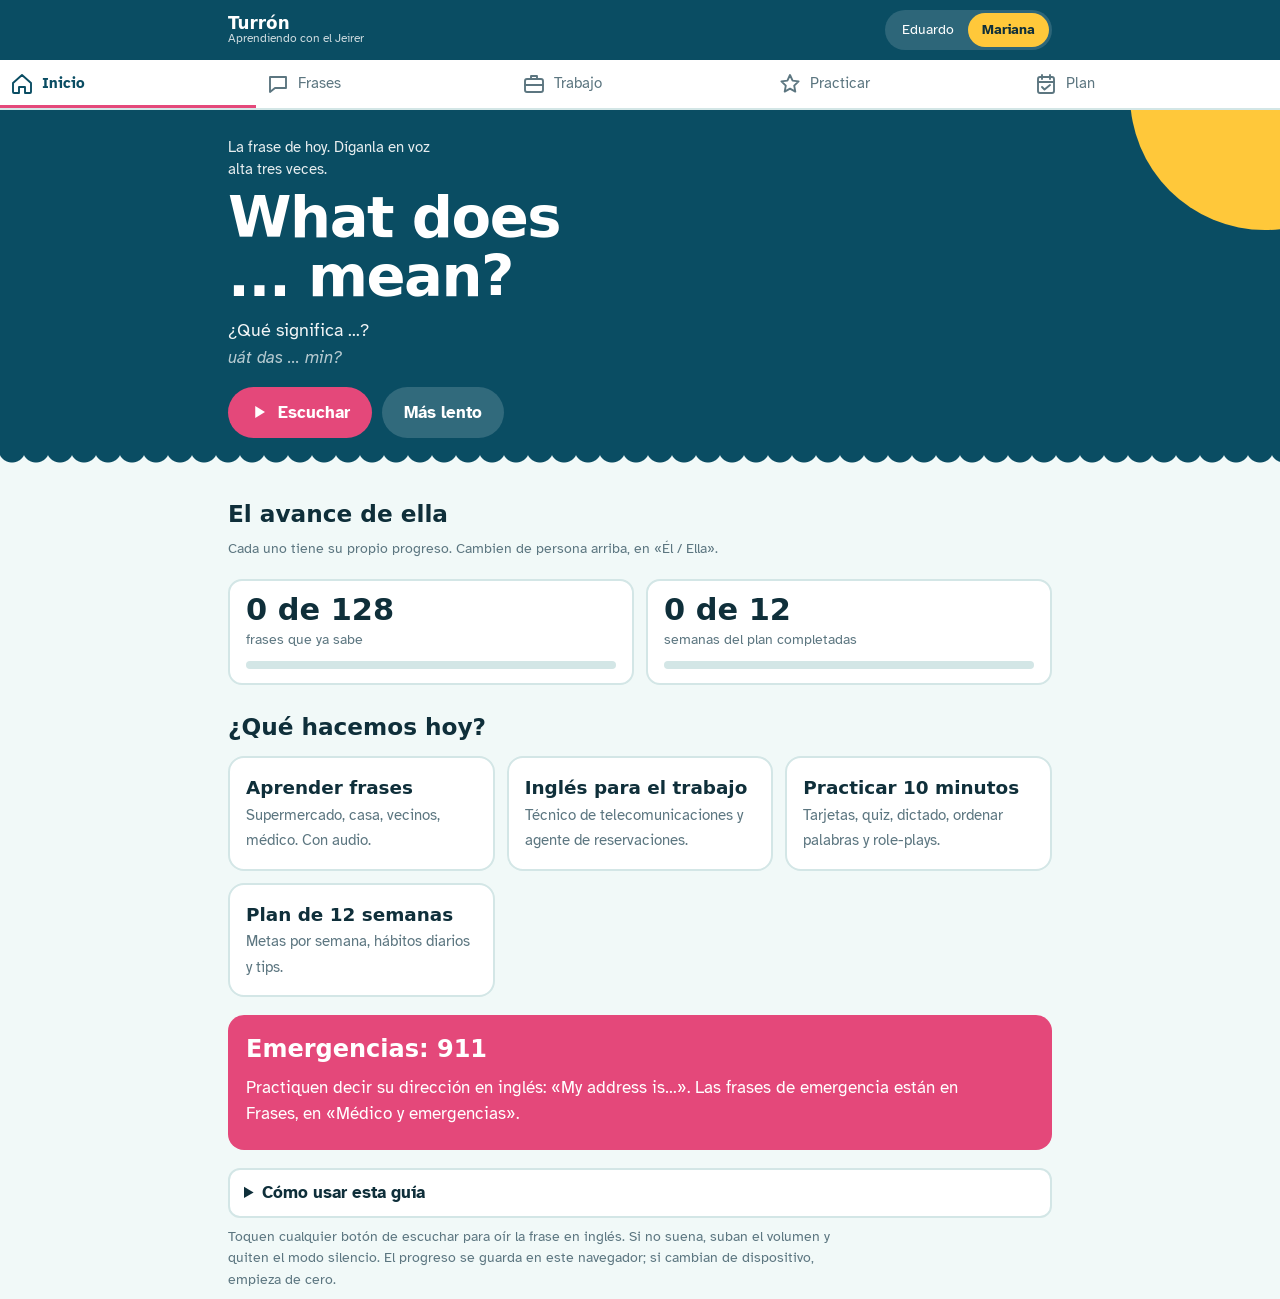
==== commit de5fa1fa: "Rediseño de identidad Turrón, app instalable y Turrón más vivo - Paleta, tipografía (Pixelify Sans +" ====
--- a/src/base.html
+++ b/src/base.html
@@ -2,10 +2,14 @@
 <html lang="es">
 <head>
 <meta charset="utf-8">
-<meta name="viewport" content="width=device-width, initial-scale=1">
-<title>Inglés para la vida en Aruba</title>
+<meta name="viewport" content="width=device-width, initial-scale=1, viewport-fit=cover">
+<title>Turrón: aprendiendo con el Jeirer</title>
+<meta name="theme-color" media="(prefers-color-scheme: light)" content="#5A2F0E">
+<meta name="theme-color" media="(prefers-color-scheme: dark)" content="#8A4B17">
+<meta name="color-scheme" content="light dark">
+<link rel="icon" href="icons/icon-192.png">
 <link rel="preconnect" href="https://fonts.googleapis.com">
-<link href="https://fonts.googleapis.com/css2?family=Bricolage+Grotesque:opsz,wght@12..96,500;12..96,700;12..96,800&family=Atkinson+Hyperlegible:ital,wght@0,400;0,700;1,400&display=swap" rel="stylesheet">
+<link href="https://fonts.googleapis.com/css2?family=Pixelify+Sans:wght@500;700&family=Atkinson+Hyperlegible:ital,wght@0,400;0,700;1,400&display=swap" rel="stylesheet">
 <style>
 :root{
   --foam:#F1F9F8; --paper:#FFFFFF; --ink:#0F2F3A; --soft:#5C7680; --line:#D3E6E6;
@@ -110,7 +114,7 @@
 .mode{text-align:left;border:2px solid var(--line);background:var(--paper);border-radius:16px;padding:16px}
 .mode b{font-family:var(--display);font-size:1.15rem;display:block}
 .mode span{color:var(--soft);font-size:.93rem}
-.mode:hover{border-color:var(--lagoon)}
+@media (hover:hover) and (pointer:fine){.mode:hover{border-color:var(--lagoon)}}
 .mode i{font-style:normal;display:inline-block;width:38px;height:38px;border-radius:11px;margin-bottom:8px;display:grid;place-items:center;font-weight:800;font-family:var(--display)}
 .stage{background:var(--paper);border:2px solid var(--deep);border-radius:20px;padding:22px;margin:16px 0;text-align:center}
 .stage .q{font-family:var(--display);font-size:clamp(1.4rem,5vw,2rem);font-weight:700;margin:10px 0 4px;text-wrap:balance}
@@ -168,9 +172,9 @@
 </head>
 <body>
 <header class="top"><div class="wrap">
-  <div class="brand">Inglés para la vida en Aruba<small>Guía interactiva para dos</small></div>
+  <div class="brand"><span class="logo"></span><span>Turrón<small>Aprendiendo con el Jeirer</small></span></div>
   <div class="who" role="group" aria-label="¿Quién estudia ahora?">
-    <button data-who="el">Él</button><button data-who="ella">Ella</button>
+    <button data-who="el">Eduardo</button><button data-who="ella">Mariana</button>
   </div>
 </div></header>
 <nav class="tabs" aria-label="Secciones">
@@ -260,7 +264,7 @@
     });
   } else browser();
 }
-var toastT; function toast(m){ var t=$('#toast'); if(!t){ t=document.createElement('div'); t.id='toast'; t.setAttribute('role','status'); t.style.cssText='position:fixed;left:50%;bottom:96px;transform:translateX(-50%);background:#0F2F3A;color:#fff;padding:10px 16px;border-radius:12px;z-index:50;max-width:90vw'; document.body.appendChild(t);} t.textContent=m; t.hidden=false; clearTimeout(toastT); toastT=setTimeout(function(){t.hidden=true;},3200); }
+var toastT; function toast(m){ var t=$('#toast'); if(!t){ t=document.createElement('div'); t.id='toast'; t.setAttribute('role','status'); document.body.appendChild(t);} t.textContent=m; t.hidden=false; clearTimeout(toastT); toastT=setTimeout(function(){t.hidden=true;},3200); }
 var PLAY='<svg viewBox="0 0 24 24" aria-hidden="true"><path d="M7 4v16l13-8z"/></svg>';
 
 /* ---------- block renderers ---------- */
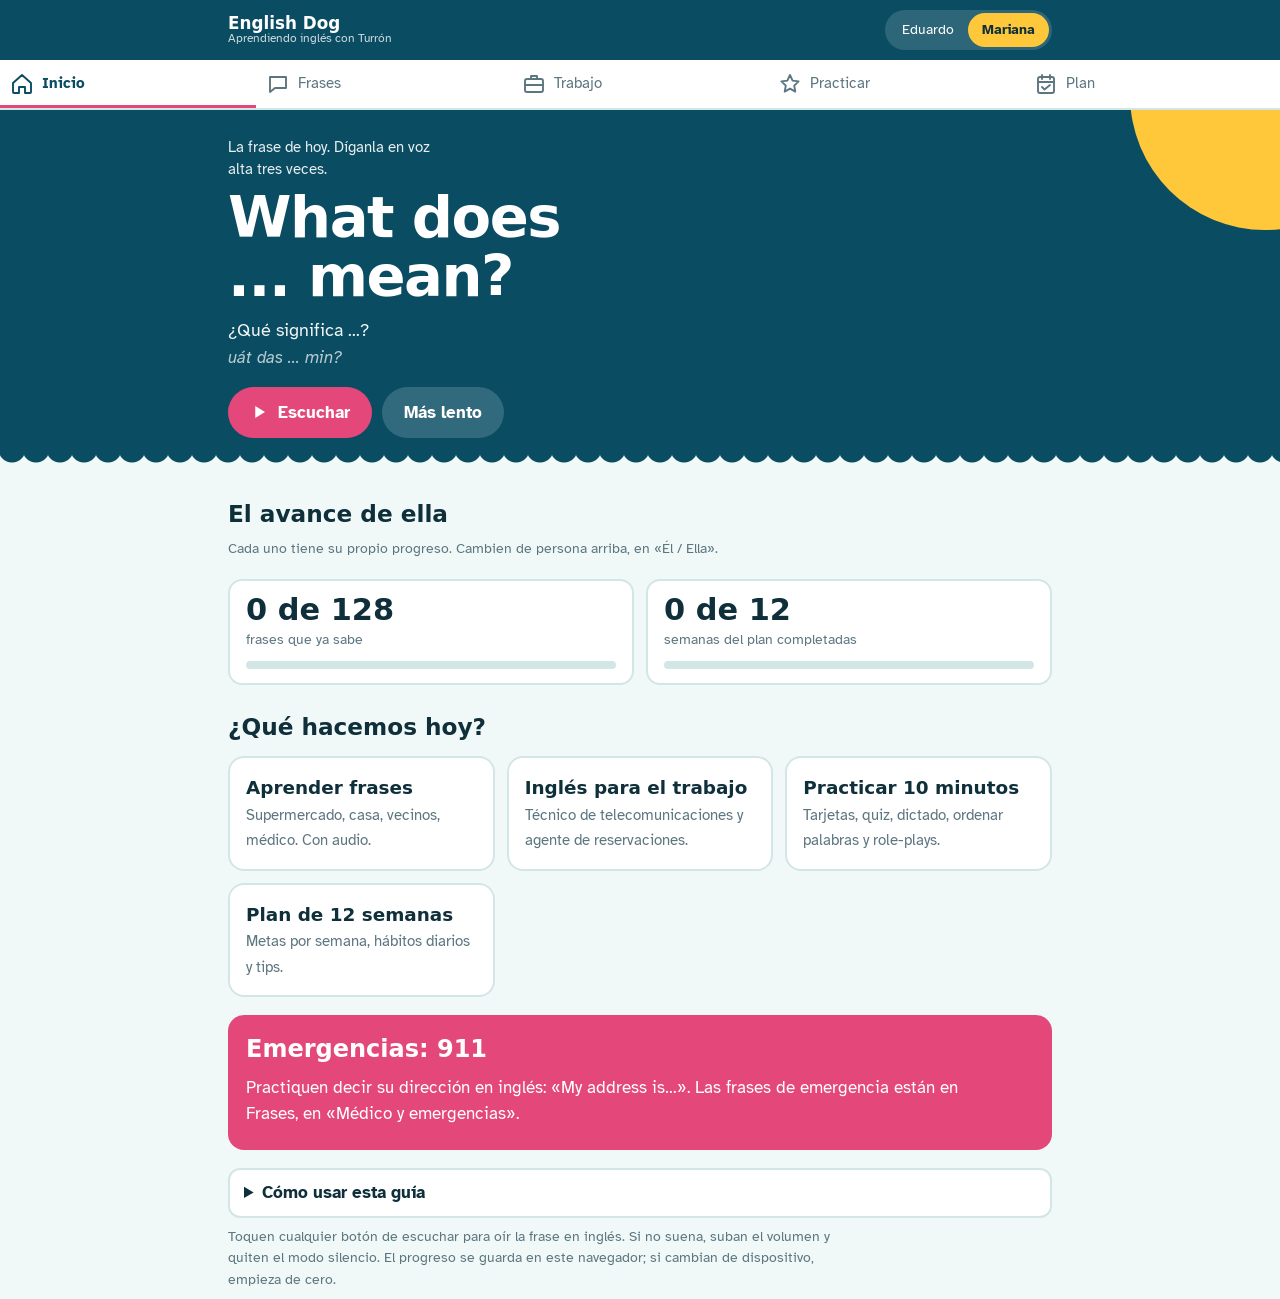
==== commit 8d6efa98: "English Dog: tres mascotas, perfil por correo y botón CAMILA - Rebranding a «English Dog: aprendiend" ====
--- a/src/base.html
+++ b/src/base.html
@@ -3,7 +3,7 @@
 <head>
 <meta charset="utf-8">
 <meta name="viewport" content="width=device-width, initial-scale=1, viewport-fit=cover">
-<title>Turrón: aprendiendo con el Jeirer</title>
+<title>English Dog: aprendiendo inglés con Turrón</title>
 <meta name="theme-color" media="(prefers-color-scheme: light)" content="#5A2F0E">
 <meta name="theme-color" media="(prefers-color-scheme: dark)" content="#8A4B17">
 <meta name="color-scheme" content="light dark">
@@ -172,7 +172,7 @@
 </head>
 <body>
 <header class="top"><div class="wrap">
-  <div class="brand"><span class="logo"></span><span>Turrón<small>Aprendiendo con el Jeirer</small></span></div>
+  <div class="brand"><span class="logo"></span><span>English Dog<small>Aprendiendo inglés con <span class="petname">Turrón</span></small></span></div>
   <div class="who" role="group" aria-label="¿Quién estudia ahora?">
     <button data-who="el">Eduardo</button><button data-who="ella">Mariana</button>
   </div>
@@ -217,7 +217,7 @@
 /* ---------- storage (per person) ---------- */
 var KEY='aruba-ingles-v1', mem={who:'ella',el:{},ella:{}};
 try{ var raw=localStorage.getItem(KEY); if(raw){ var o=JSON.parse(raw); if(o&&o.el&&o.ella) mem=o; } }catch(e){}
-function save(){ try{ localStorage.setItem(KEY,JSON.stringify(mem)); }catch(e){} }
+function save(){ if(window.TURRON_SYNC){ try{ window.TURRON_SYNC.changed(); }catch(e){} } try{ localStorage.setItem(KEY,JSON.stringify(mem)); }catch(e){} }
 function me(){ var m=mem[mem.who]; ['known','weeks','track','goals'].forEach(function(k){ if(!m[k]) m[k]={}; }); return m; }
 
 /* ---------- speech ---------- */
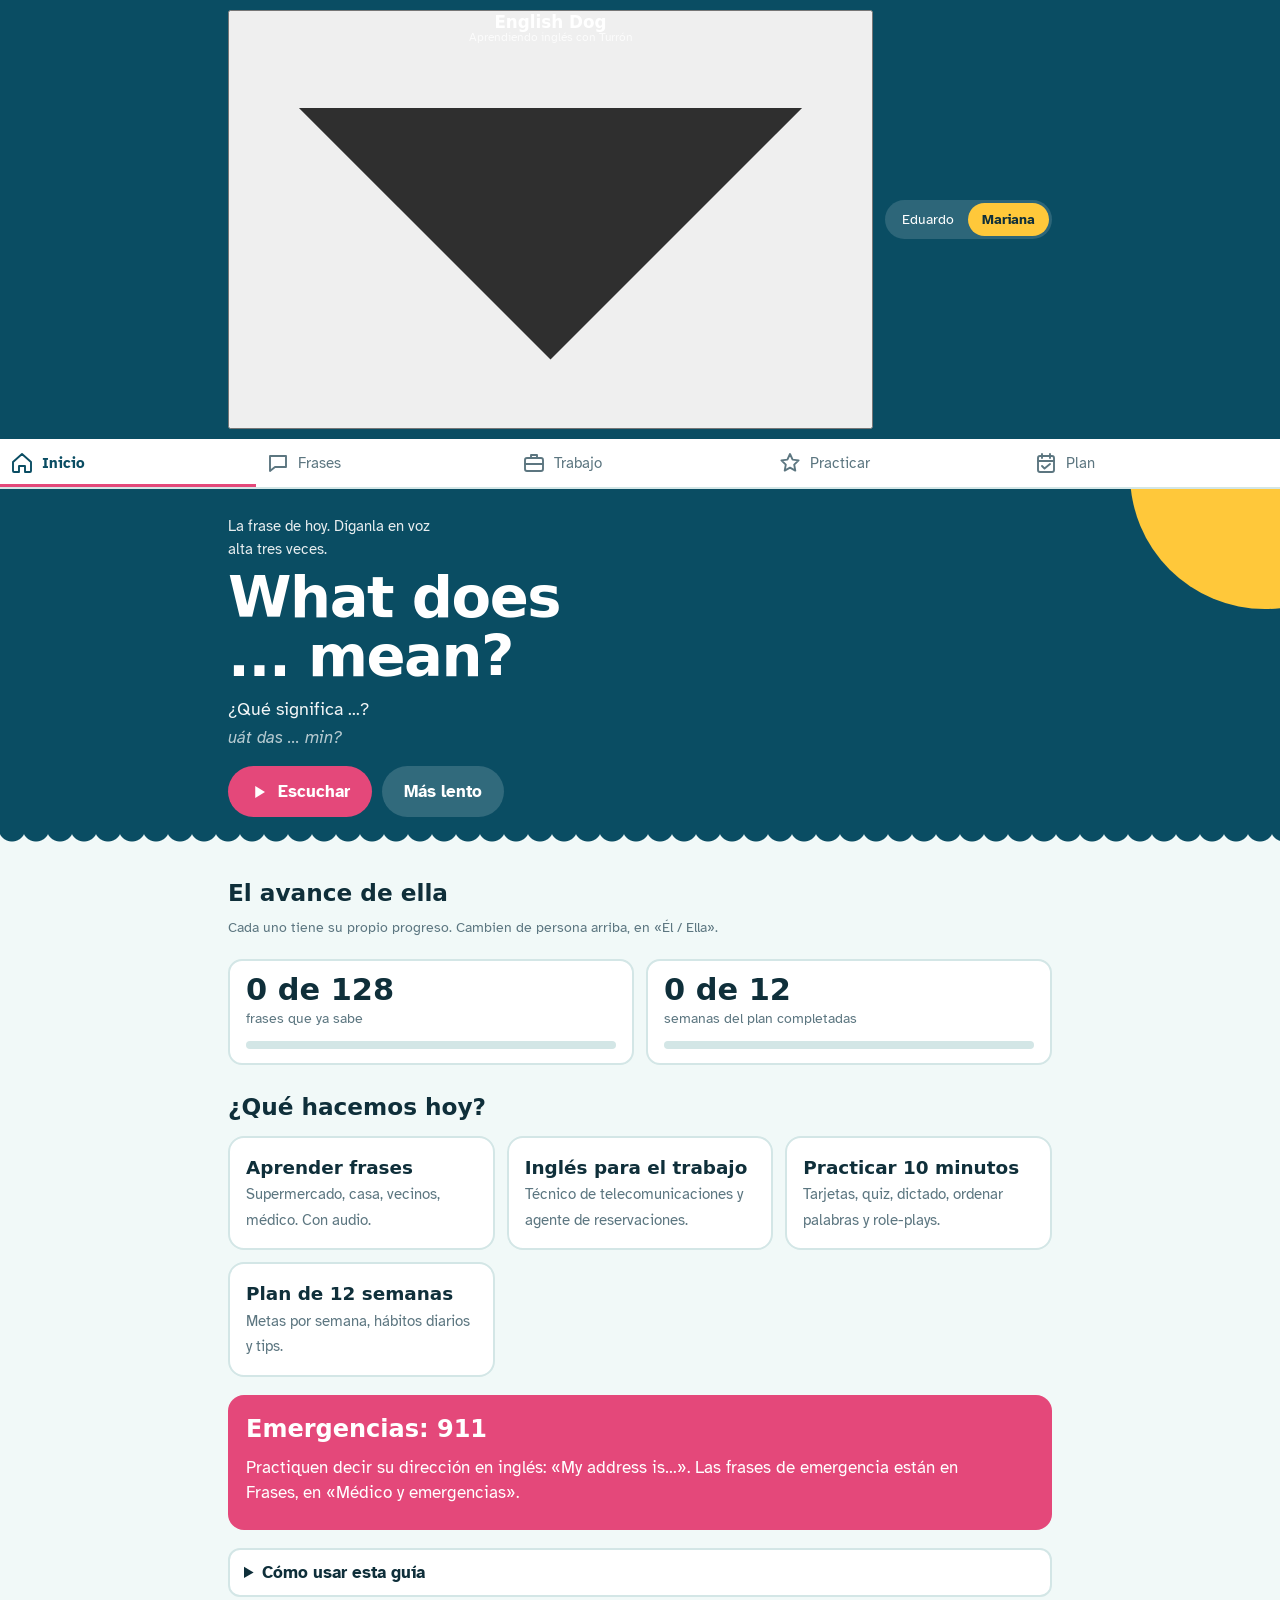
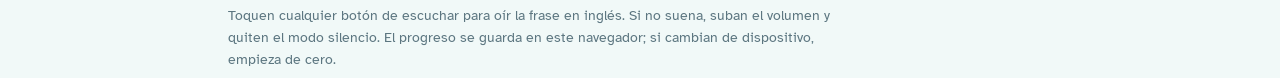
==== commit f5a9398a: "Caminos de 0 a 100, selector de mascota, paleta por mascota y pruebas al día - Camila: 20 unidades p" ====
--- a/src/base.html
+++ b/src/base.html
@@ -172,7 +172,7 @@
 </head>
 <body>
 <header class="top"><div class="wrap">
-  <div class="brand"><span class="logo"></span><span>English Dog<small>Aprendiendo inglés con <span class="petname">Turrón</span></small></span></div>
+  <button class="brand" id="petBtn" type="button" aria-haspopup="dialog" aria-label="Cambiar de mascota"><span class="logo"></span><span>English Dog<small>Aprendiendo inglés con <span class="petname">Turrón</span><svg class="chev" viewBox="0 0 10 6" aria-hidden="true"><path d="M1 1l4 4 4-4"/></svg></small></span></button>
   <div class="who" role="group" aria-label="¿Quién estudia ahora?">
     <button data-who="el">Eduardo</button><button data-who="ella">Mariana</button>
   </div>
@@ -269,9 +269,9 @@
 
 /* ---------- block renderers ---------- */
 function phraseRow(en,pr,es){ var key=plain(en), k=me().known[key];
-  return '<div class="phr'+(k?' known':'')+'" data-key="'+esc(key)+'"><button class="play" data-say="'+esc(en)+'" aria-label="Escuchar">'+PLAY+'</button>'+
+  return '<div class="phr'+(k?' known':'')+'" data-key="'+esc(key)+'"><button class="play" data-say="'+esc(key)+'" aria-label="Escuchar">'+PLAY+'</button>'+
     '<div><div class="en" lang="en">'+en+'</div>'+(pr?'<div class="pr">'+esc(pr)+'</div>':'')+'<div class="es">'+es+'</div></div>'+
-    '<div class="side"><button class="know" aria-pressed="'+(k?'true':'false')+'" aria-label="Marcar como aprendida" title="Ya la sé">✓</button><button class="slow" data-say="'+esc(en)+'" data-slow="1">lento</button></div></div>'; }
+    '<div class="side"><button class="know" aria-pressed="'+(k?'true':'false')+'" aria-label="Marcar como aprendida" title="Ya la sé">✓</button><button class="slow" data-say="'+esc(key)+'" data-slow="1">lento</button></div></div>'; }
 function block(b){
   switch(b.t){
     case 'h2': return '<h2>'+b.title+'</h2>';
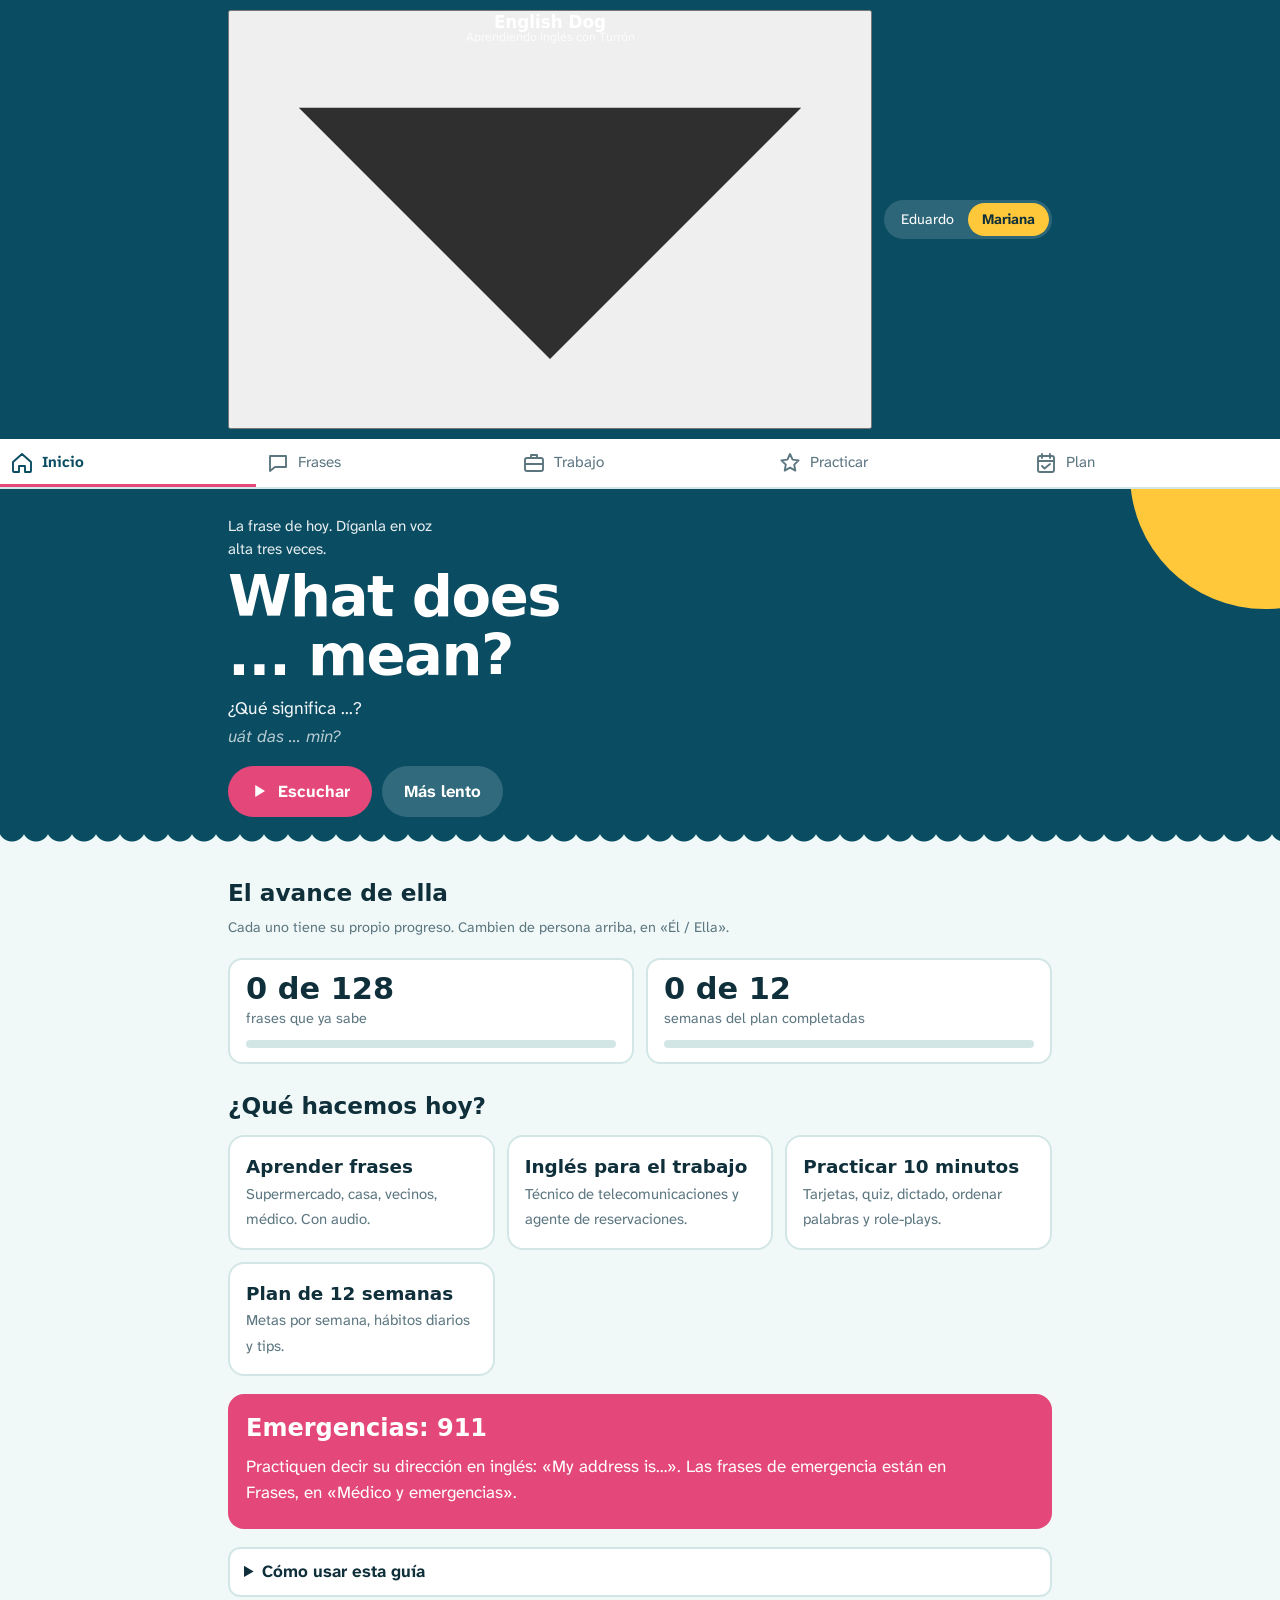
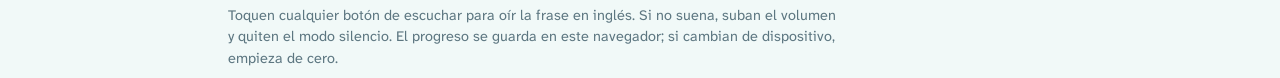
==== commit d903d82c: "Barra de PC corregida y tipografía nueva: Lexend en títulos, Atkinson Hyperlegible Next en el texto " ====
--- a/src/base.html
+++ b/src/base.html
@@ -9,13 +9,13 @@
 <meta name="color-scheme" content="light dark">
 <link rel="icon" href="icons/icon-192.png">
 <link rel="preconnect" href="https://fonts.googleapis.com">
-<link href="https://fonts.googleapis.com/css2?family=Pixelify+Sans:wght@500;700&family=Atkinson+Hyperlegible:ital,wght@0,400;0,700;1,400&display=swap" rel="stylesheet">
+<link href="https://fonts.googleapis.com/css2?family=Lexend:wght@500;600;700&family=Atkinson+Hyperlegible+Next:ital,wght@0,400;0,700;1,400&display=swap" rel="stylesheet">
 <style>
 :root{
   --foam:#F1F9F8; --paper:#FFFFFF; --ink:#0F2F3A; --soft:#5C7680; --line:#D3E6E6;
   --lagoon:#0B8A99; --deep:#0A4D63; --flamingo:#E4487A; --sun:#FFC83A; --aloe:#2F8F5B;
   --lagoon-t:#DDF2F3; --flamingo-t:#FCE4EC; --sun-t:#FFF3CF; --aloe-t:#DFF2E6;
-  --display:"Bricolage Grotesque",system-ui,sans-serif; --body:"Atkinson Hyperlegible",system-ui,sans-serif;
+  --display:"Bricolage Grotesque",system-ui,sans-serif; --body:"Atkinson Hyperlegible Next","Atkinson Hyperlegible",system-ui,sans-serif;
 }
 *{box-sizing:border-box}
 html{scroll-behavior:smooth}
